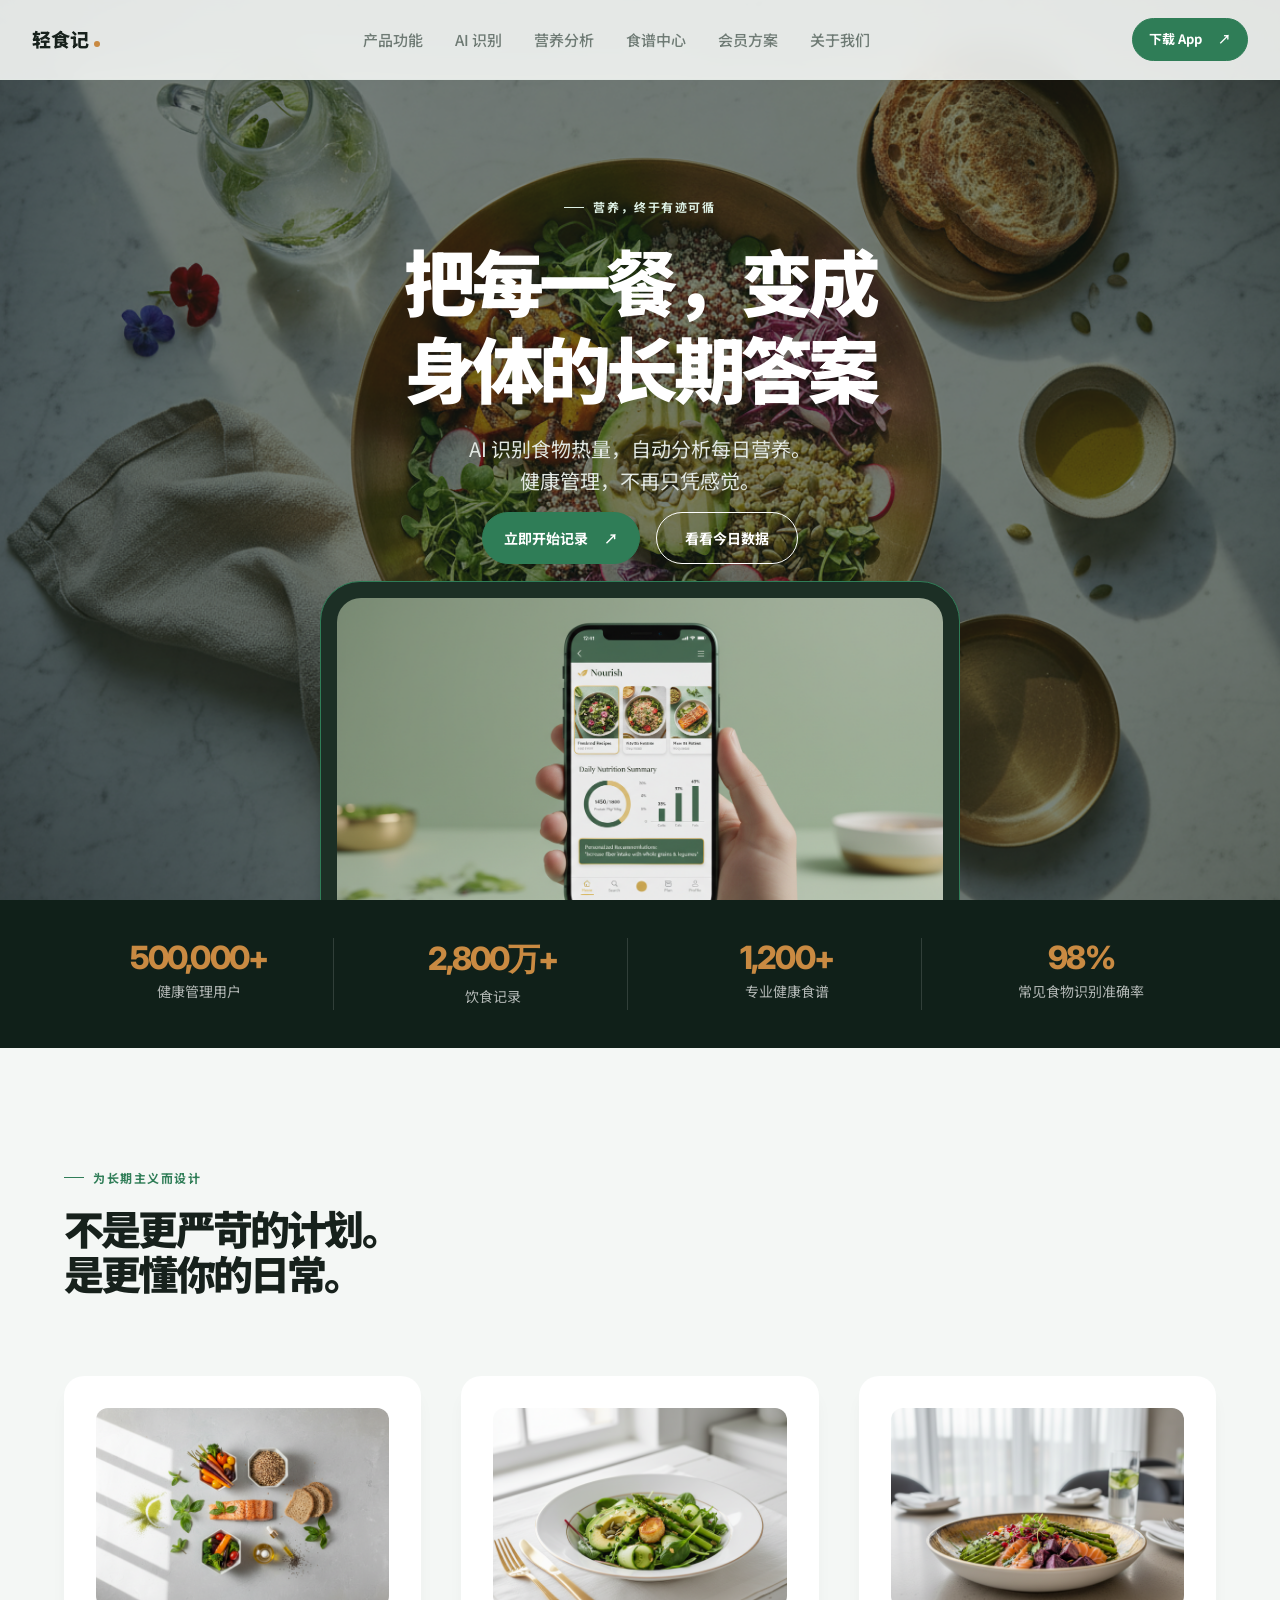
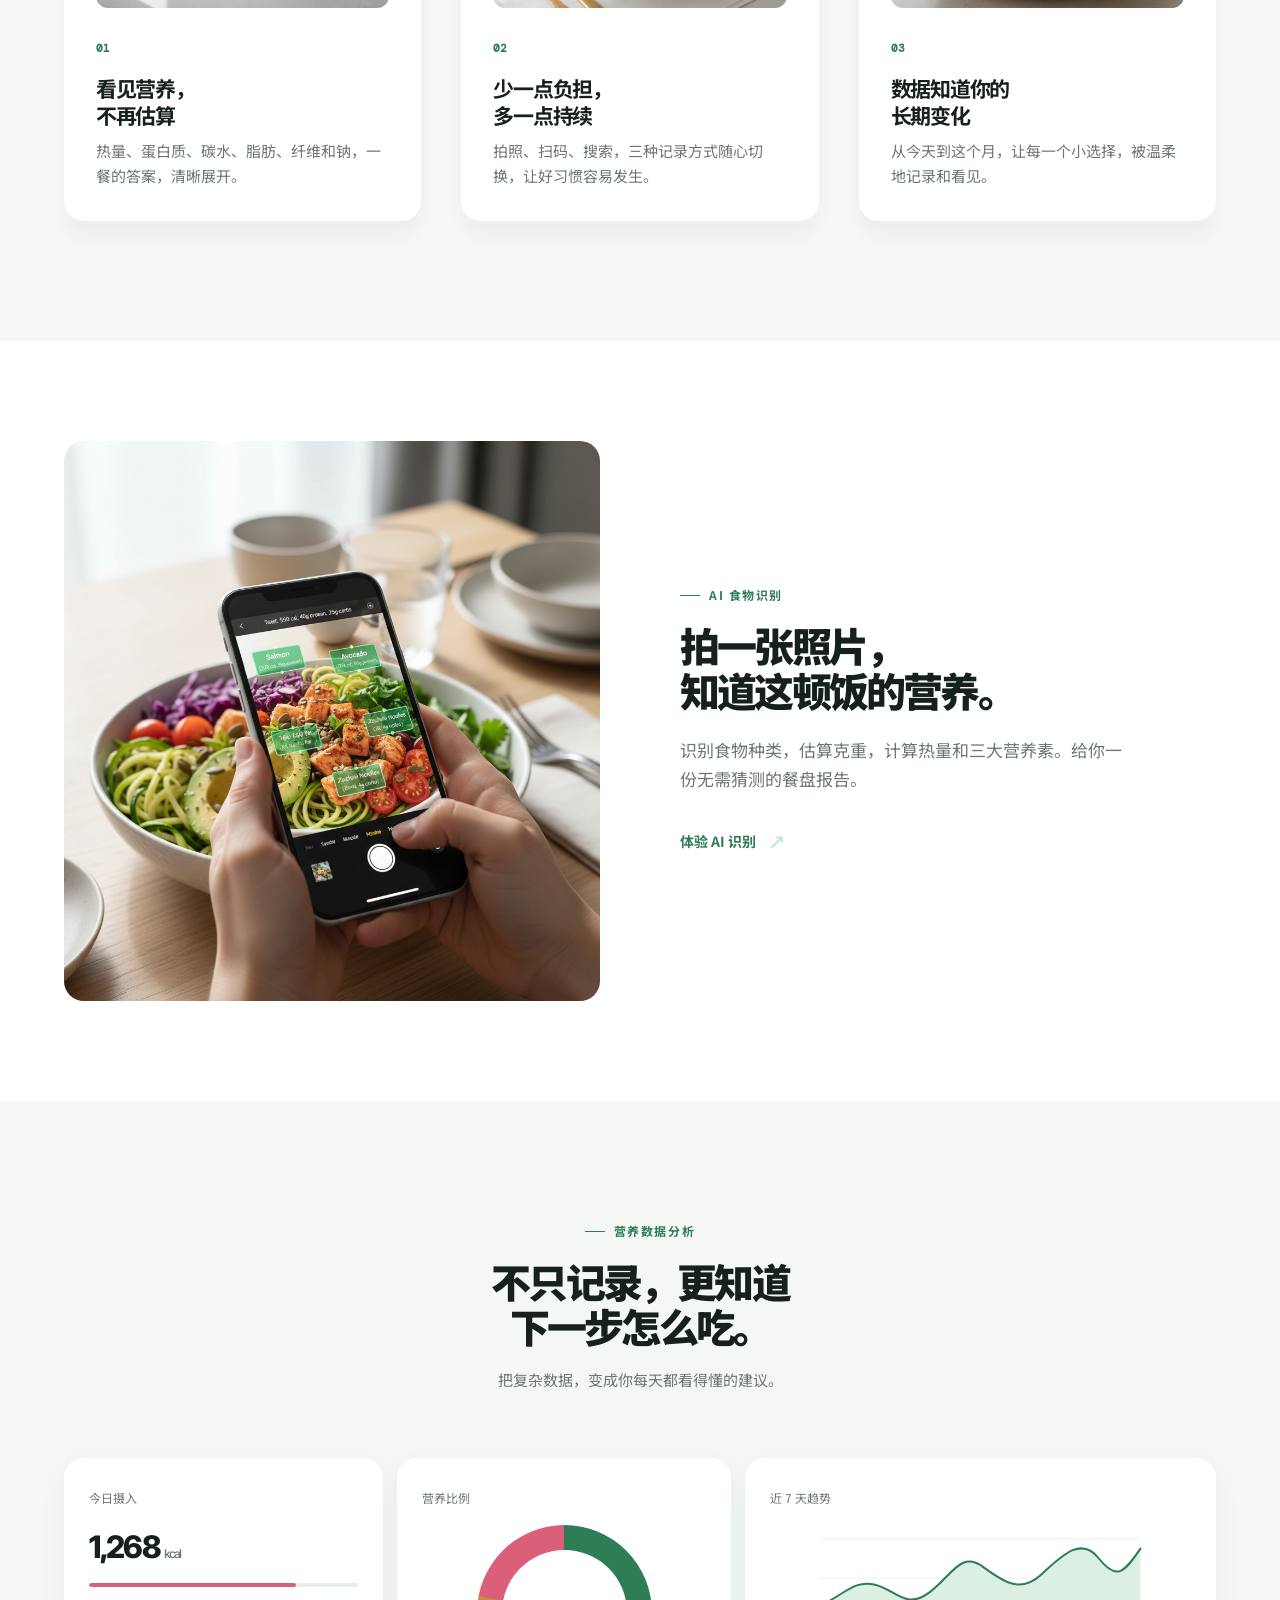
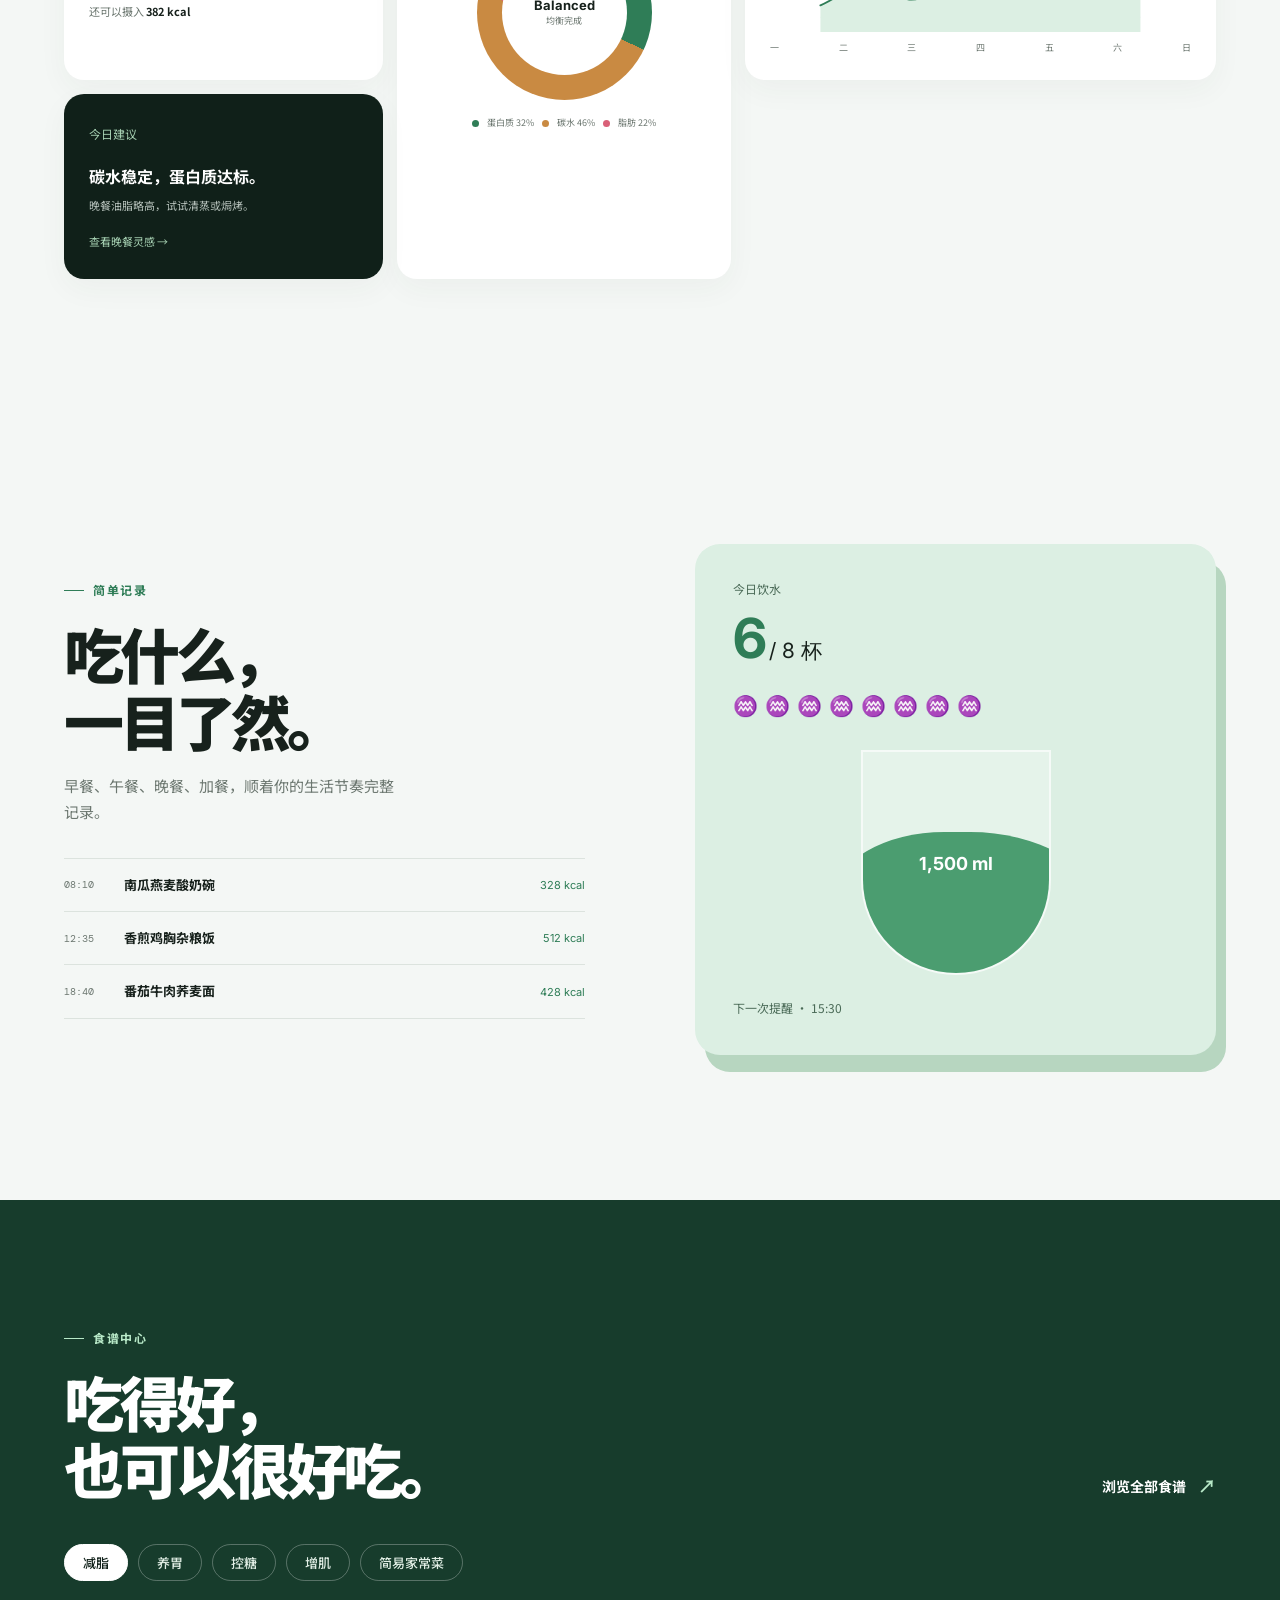
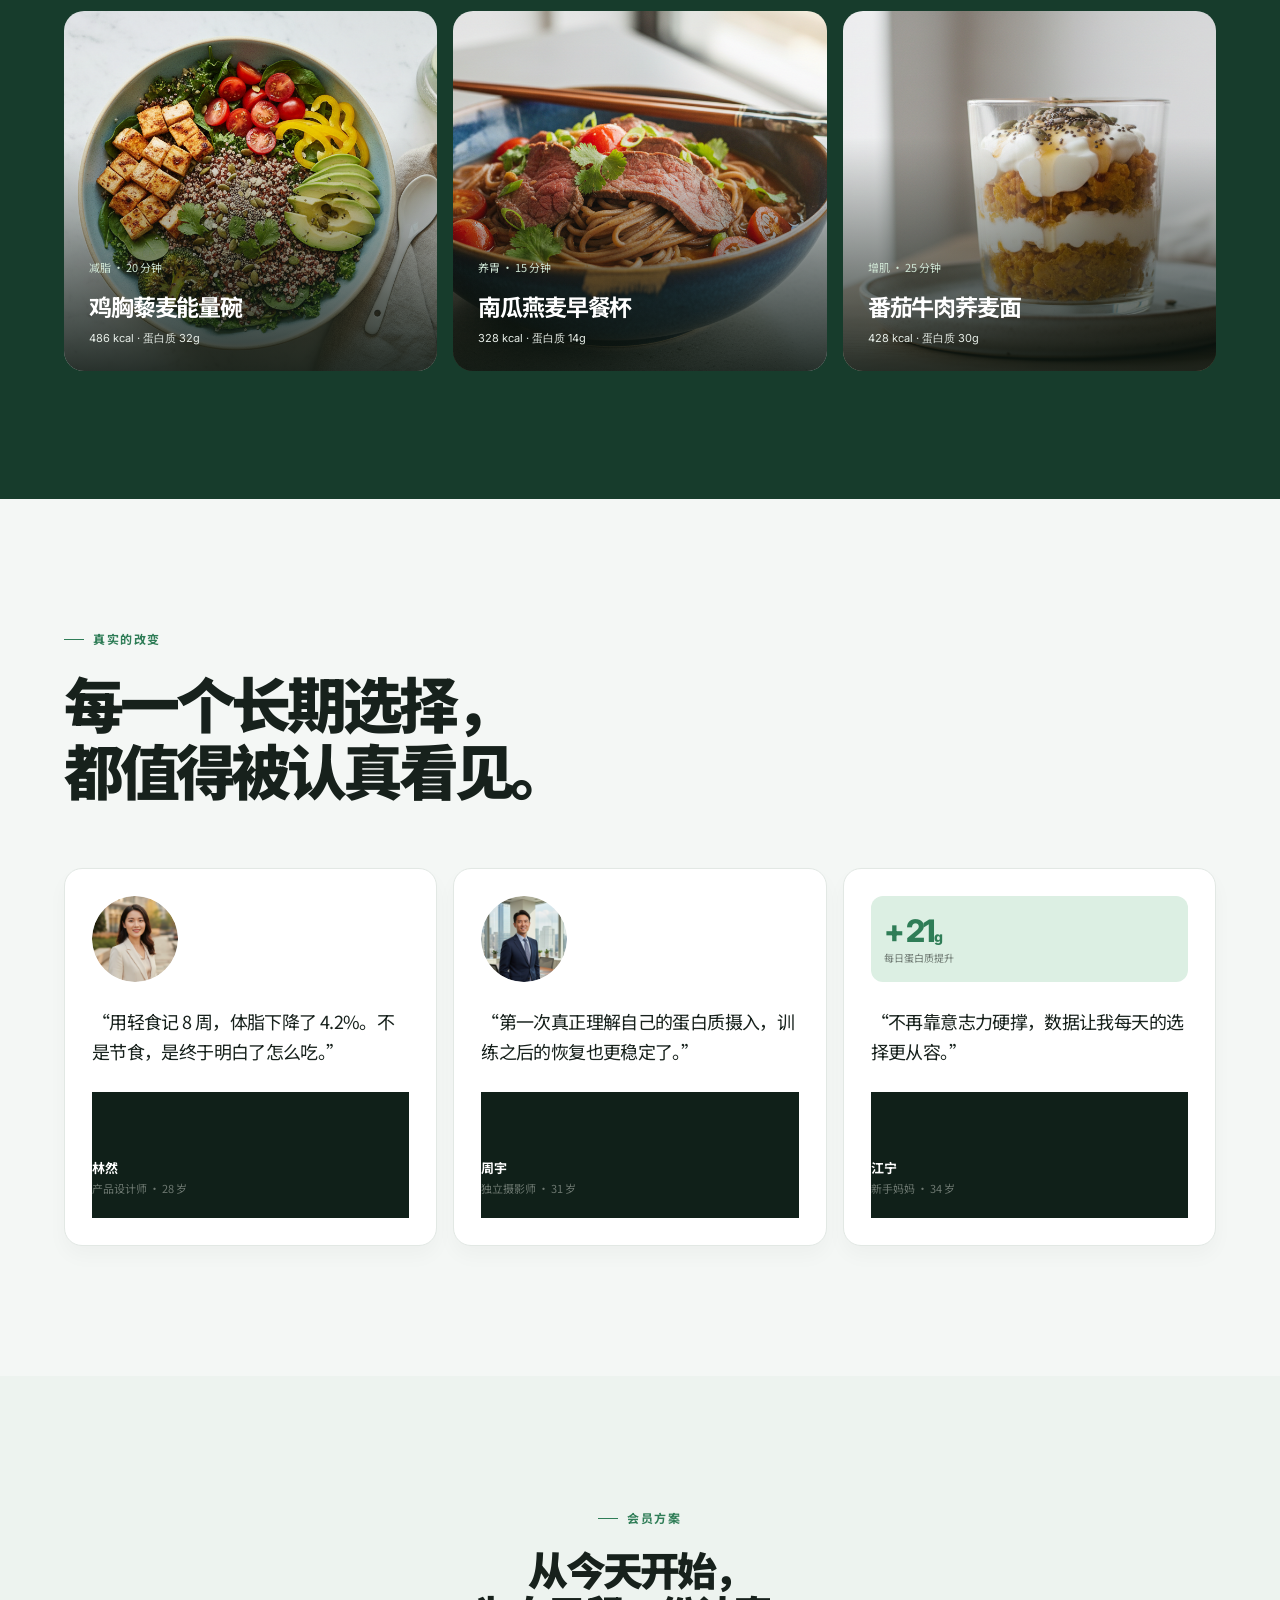
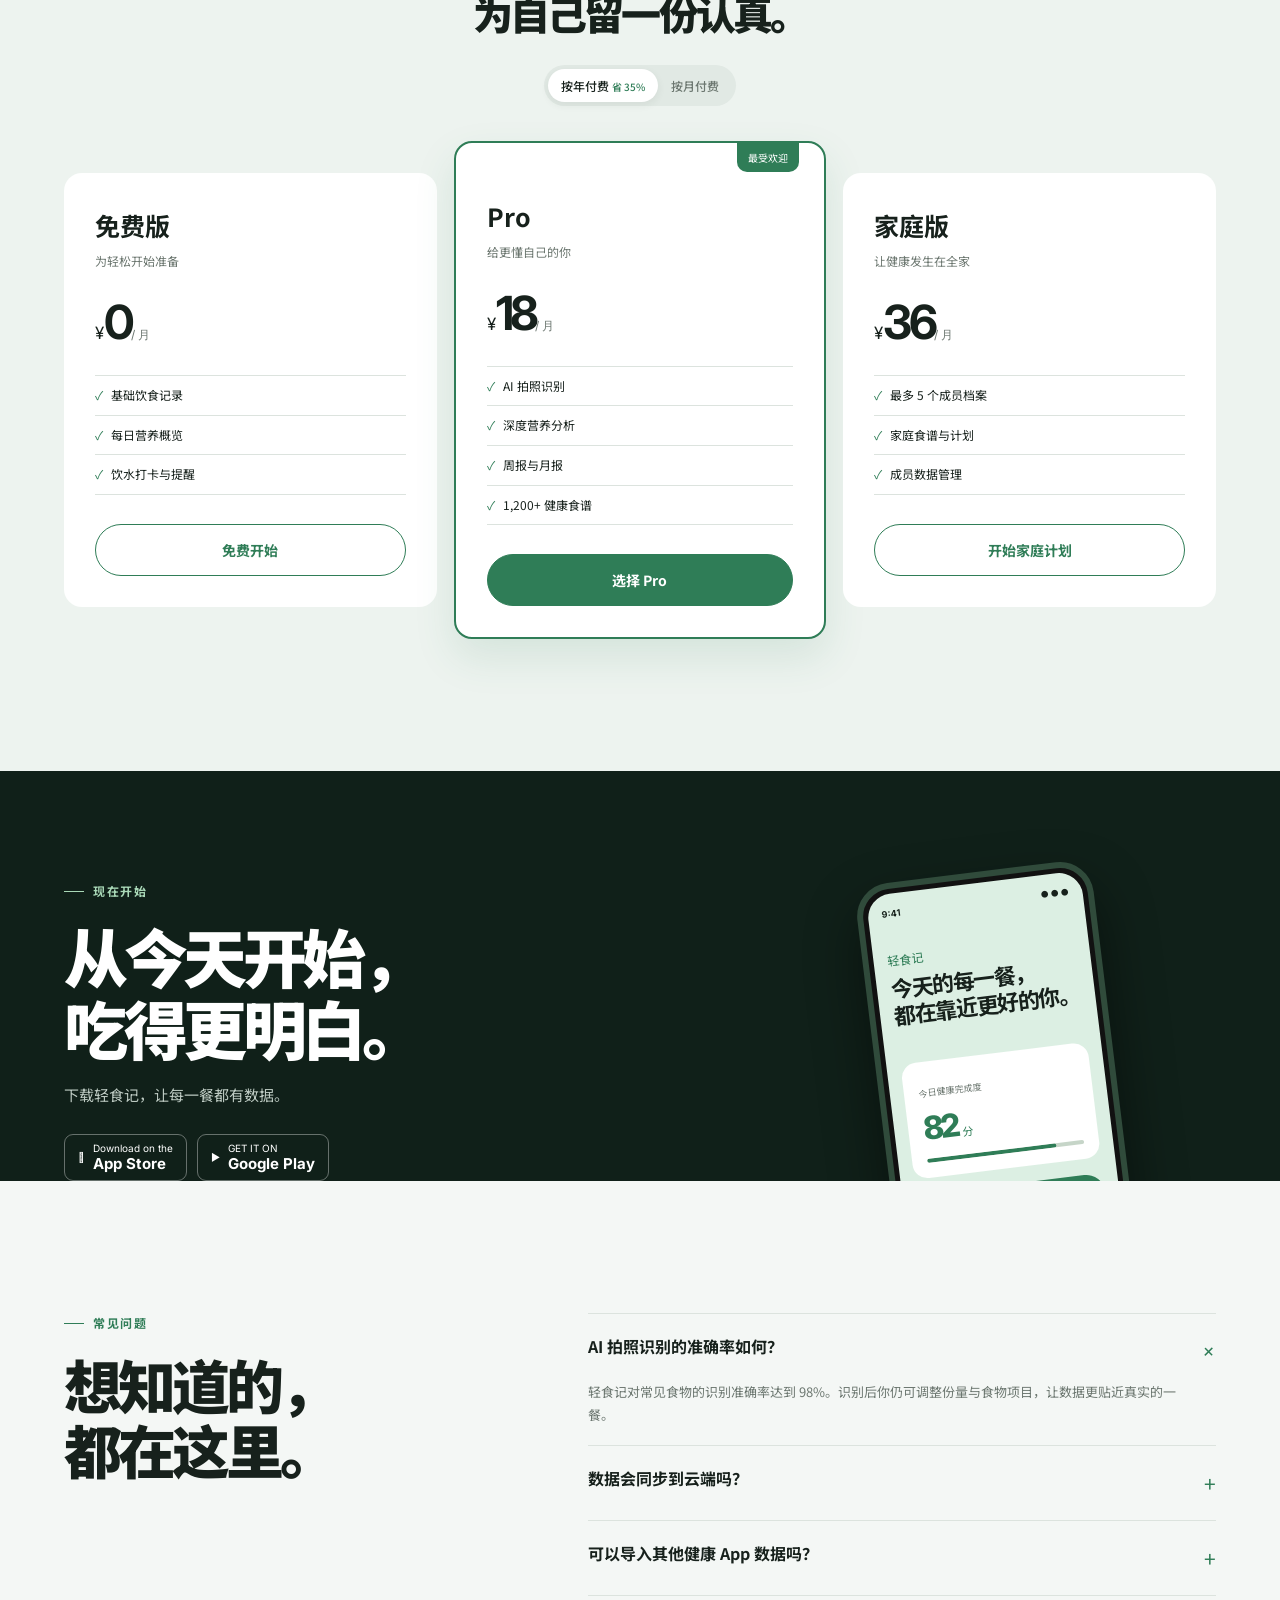
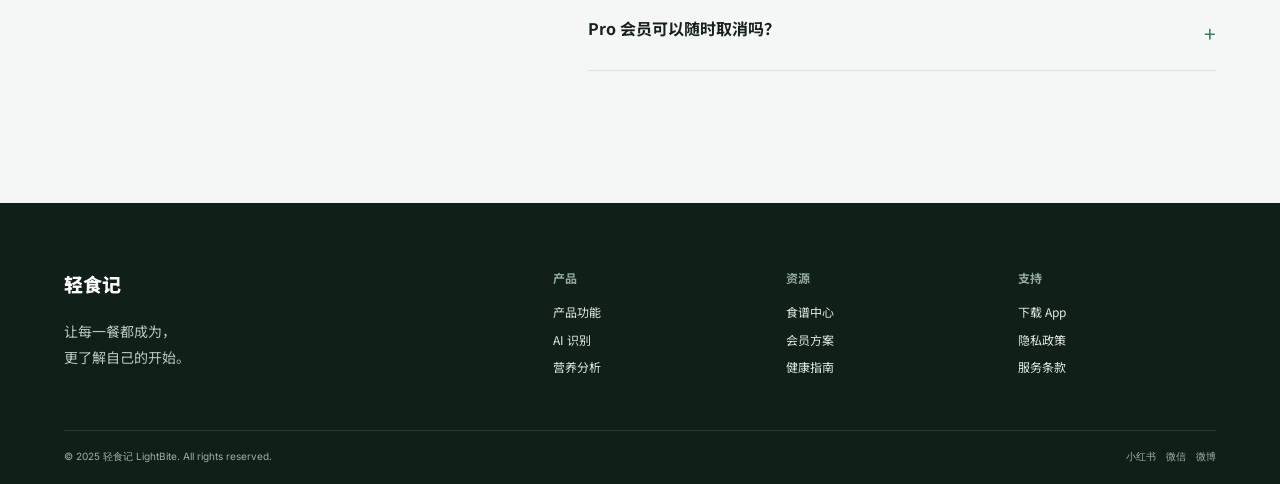
==== index.html @ c628464d "Initial healthy eating brand website" ====
<!doctype html>
<html lang="zh-CN">
<head>
  <meta charset="UTF-8" />
  <meta name="viewport" content="width=device-width, initial-scale=1.0" />
  <meta name="theme-color" content="#102019" />
  <title>轻食记 — 把每一餐，变成身体的长期答案</title>
  <link rel="preconnect" href="https://fonts.googleapis.com" />
  <link rel="preconnect" href="https://fonts.gstatic.com" crossorigin />
  <link href="https://fonts.googleapis.com/css2?family=DM+Mono&family=Inter:wght@400;500;600;700;800&family=Noto+Sans+SC:wght@400;500;600;700;800;900&display=swap" rel="stylesheet" />
  <link rel="stylesheet" href="style.css" />
</head>
<body>
  <header class="topbar" id="topbar">
    <a class="brand" href="#home" aria-label="轻食记首页"><span class="brand-mark">轻</span><span>轻食记</span><i class="brand-dot"></i></a>
    <nav class="nav" aria-label="主导航">
      <a href="#features">产品功能</a><a href="#ai">AI 识别</a><a href="#insight">营养分析</a><a href="#recipes">食谱中心</a><a href="#plans">会员方案</a><a href="#about">关于我们</a>
    </nav>
    <a class="button button-small" href="#download">下载 App <span>↗</span></a>
    <button class="menu-button" aria-label="打开导航" aria-expanded="false">☰</button>
  </header>

  <main>
    <section class="hero" id="home">
      <div class="hero-shade"></div>
      <div class="hero-content wrap">
        <p class="eyebrow light"><i></i> 营养，终于有迹可循</p>
        <h1>把每一餐，变成<br />身体的长期答案</h1>
        <p class="hero-copy">AI 识别食物热量，自动分析每日营养。<br />健康管理，不再只凭感觉。</p>
        <div class="actions"><a class="button" href="#download">立即开始记录 <span>↗</span></a><a class="text-link" href="#insight">看看今日数据 <span>↓</span></a></div>
      </div>
      <div class="hero-phone"><img src="assets/figma-hero-phone.png" alt="轻食记 App 界面" /></div>
      <a class="scroll-note" href="#trust"><span></span> 向下探索</a>
    </section>

    <section class="trust" id="trust"><div class="wrap stat-grid">
      <div class="stat"><b data-count="500000" data-suffix="+">0</b><span>健康管理用户</span></div>
      <div class="stat"><b data-count="2800" data-suffix="万+">0</b><span>饮食记录</span></div>
      <div class="stat"><b data-count="1200" data-suffix="+">0</b><span>专业健康食谱</span></div>
      <div class="stat"><b data-count="98" data-suffix="%">0</b><span>常见食物识别准确率</span></div>
    </div></section>

    <section class="statement wrap reveal" id="features">
      <p class="eyebrow"><i></i> 为长期主义而设计</p>
      <h2>不是更严苛的计划。<br />是更懂你的日常。</h2>
      <div class="value-grid">
        <article><img class="feature-photo" src="assets/figma-feature-1.png" alt="营养追踪界面" /><span class="index">01</span><h3>看见营养，<br />不再估算</h3><p>热量、蛋白质、碳水、脂肪、纤维和钠，一餐的答案，清晰展开。</p></article>
        <article><img class="feature-photo" src="assets/figma-feature-2.png" alt="个性化饮食方案" /><span class="index">02</span><h3>少一点负担，<br />多一点持续</h3><p>拍照、扫码、搜索，三种记录方式随心切换，让好习惯容易发生。</p></article>
        <article><img class="feature-photo" src="assets/figma-feature-3.png" alt="健康食谱推荐" /><span class="index">03</span><h3>数据知道你的<br />长期变化</h3><p>从今天到这个月，让每一个小选择，被温柔地记录和看见。</p></article>
      </div>
    </section>

    <section class="ai-section" id="ai"><div class="wrap ai-layout reveal">
      <div class="ai-copy"><p class="eyebrow light"><i></i> AI 食物识别</p><h2>拍一张照片，<br />知道这顿饭的营养。</h2><p>识别食物种类，估算克重，计算热量和三大营养素。给你一份无需猜测的餐盘报告。</p><ol class="steps"><li><span>01</span>拍照</li><li><span>02</span>AI 识别</li><li><span>03</span>确认份量</li><li><span>04</span>自动记录</li></ol><a class="text-link on-dark" href="#download">体验 AI 识别 <span>↗</span></a></div>
      <div class="scan-stage"><img src="assets/figma-ai.png" alt="AI 食物识别界面" /></div>
    </div></section>

    <section class="insight" id="insight"><div class="wrap reveal"><div class="center-heading"><p class="eyebrow"><i></i> 营养数据分析</p><h2>不只记录，更知道<br />下一步怎么吃。</h2><p>把复杂数据，变成你每天都看得懂的建议。</p></div>
      <div class="dashboard">
        <div class="energy card"><span>今日摄入</span><strong>1,268 <small>kcal</small></strong><div class="bar"><i></i></div><p>还可以摄入 <b>382 kcal</b></p></div>
        <div class="nutrition card"><span>营养比例</span><div class="donut"><div><b>Balanced</b><small>均衡完成</small></div></div><div class="legend"><i class="protein"></i> 蛋白质 32% <i class="carb"></i> 碳水 46% <i class="fat"></i> 脂肪 22%</div></div>
        <div class="trend card"><span>近 7 天趋势</span><svg viewBox="0 0 480 165" aria-label="近七天热量趋势图"><path class="gridline" d="M0 25H480 M0 84H480 M0 143H480"/><path class="line-fill" d="M0 125 C35 110 50 86 82 94 S128 132 163 106 S210 42 245 68 S302 105 331 79 S390 20 417 54 S455 77 480 40 V165 H0Z"/><path class="line" d="M0 125 C35 110 50 86 82 94 S128 132 163 106 S210 42 245 68 S302 105 331 79 S390 20 417 54 S455 77 480 40"/></svg><div class="days"><span>一</span><span>二</span><span>三</span><span>四</span><span>五</span><span>六</span><span>日</span></div></div>
        <div class="tip card"><span>今日建议</span><b>碳水稳定，蛋白质达标。</b><p>晚餐油脂略高，试试清蒸或焗烤。</p><a href="#recipes">查看晚餐灵感 →</a></div>
      </div>
    </div></section>

    <section class="habits wrap reveal"><div class="habit-record"><p class="eyebrow"><i></i> 简单记录</p><h2>吃什么，<br />一目了然。</h2><p>早餐、午餐、晚餐、加餐，顺着你的生活节奏完整记录。</p><div class="meal-list"><div><span>08:10</span><b>南瓜燕麦酸奶碗</b><em>328 kcal</em></div><div><span>12:35</span><b>香煎鸡胸杂粮饭</b><em>512 kcal</em></div><div><span>18:40</span><b>番茄牛肉荞麦面</b><em>428 kcal</em></div></div></div>
      <div class="water-card"><p>今日饮水</p><h3><b>6</b> / 8 杯</h3><div class="cups"><span class="full">♒</span><span class="full">♒</span><span class="full">♒</span><span class="full">♒</span><span class="full">♒</span><span class="full">♒</span><span>♒</span><span>♒</span></div><div class="water-visual"><div class="wave"></div><span>1,500 ml</span></div><small>下一次提醒 · 15:30</small></div>
    </section>

    <section class="recipes" id="recipes"><div class="wrap reveal"><div class="recipe-top"><div><p class="eyebrow"><i></i> 食谱中心</p><h2>吃得好，<br />也可以很好吃。</h2></div><a class="text-link" href="#download">浏览全部食谱 <span>↗</span></a></div><div class="chips"><button class="active">减脂</button><button>养胃</button><button>控糖</button><button>增肌</button><button>简易家常菜</button></div>
      <div class="recipe-grid"><article class="recipe recipe-one"><div class="recipe-caption"><span>减脂 · 20 分钟</span><h3>鸡胸藜麦能量碗</h3><p>486 kcal · 蛋白质 32g</p></div></article><article class="recipe recipe-two"><div class="recipe-caption"><span>养胃 · 15 分钟</span><h3>南瓜燕麦早餐杯</h3><p>328 kcal · 蛋白质 14g</p></div></article><article class="recipe recipe-three"><div class="recipe-caption"><span>增肌 · 25 分钟</span><h3>番茄牛肉荞麦面</h3><p>428 kcal · 蛋白质 30g</p></div></article></div>
    </div></section>

    <section class="stories"><div class="wrap reveal"><p class="eyebrow light"><i></i> 真实的改变</p><h2>每一个长期选择，<br />都值得被认真看见。</h2><div class="story-grid"><article><div class="avatar av-one"></div><blockquote>“用轻食记 8 周，体脂下降了 4.2%。不是节食，是终于明白了怎么吃。”</blockquote><footer><b>林然</b><span>产品设计师 · 28 岁</span></footer></article><article><div class="avatar av-two"></div><blockquote>“第一次真正理解自己的蛋白质摄入，训练之后的恢复也更稳定了。”</blockquote><footer><b>周宇</b><span>独立摄影师 · 31 岁</span></footer></article><article><div class="story-metric"><b>+ 21<span>g</span></b><small>每日蛋白质提升</small></div><blockquote>“不再靠意志力硬撑，数据让我每天的选择更从容。”</blockquote><footer><b>江宁</b><span>新手妈妈 · 34 岁</span></footer></article></div></div></section>

    <section class="plans" id="plans"><div class="wrap reveal"><div class="center-heading"><p class="eyebrow"><i></i> 会员方案</p><h2>从今天开始，<br />为自己留一份认真。</h2></div><div class="billing"><button class="selected">按年付费 <em>省 35%</em></button><button>按月付费</button></div><div class="plan-grid"><article class="plan"><h3>免费版</h3><p>为轻松开始准备</p><div class="price">¥<b>0</b><span>/ 月</span></div><ul><li>基础饮食记录</li><li>每日营养概览</li><li>饮水打卡与提醒</li></ul><a class="button outline" href="#download">免费开始</a></article><article class="plan featured"><span class="popular">最受欢迎</span><h3>Pro</h3><p>给更懂自己的你</p><div class="price">¥<b>18</b><span>/ 月</span></div><ul><li>AI 拍照识别</li><li>深度营养分析</li><li>周报与月报</li><li>1,200+ 健康食谱</li></ul><a class="button" href="#download">选择 Pro</a></article><article class="plan"><h3>家庭版</h3><p>让健康发生在全家</p><div class="price">¥<b>36</b><span>/ 月</span></div><ul><li>最多 5 个成员档案</li><li>家庭食谱与计划</li><li>成员数据管理</li></ul><a class="button outline" href="#download">开始家庭计划</a></article></div></div></section>

    <section class="download" id="download"><div class="wrap download-layout reveal"><div><p class="eyebrow light"><i></i> 现在开始</p><h2>从今天开始，<br />吃得更明白。</h2><p>下载轻食记，让每一餐都有数据。</p><div class="store-buttons"><a href="#"> <span>Download on the<br /><b>App Store</b></span></a><a href="#">▶ <span>GET IT ON<br /><b>Google Play</b></span></a></div></div><div class="download-phone phone"><div class="phone-screen download-screen"><div class="status">9:41 <span>● ● ●</span></div><p>轻食记</p><h3>今天的每一餐，<br />都在靠近更好的你。</h3><div class="daily-score"><small>今日健康完成度</small><b>82 <em>分</em></b><div class="score-bar"><i></i></div></div><button>记录这一餐　＋</button></div></div></div></section>

    <section class="faq wrap reveal"><div class="faq-title"><p class="eyebrow"><i></i> 常见问题</p><h2>想知道的，<br />都在这里。</h2></div><div class="accordion"><details open><summary>AI 拍照识别的准确率如何？ <span>+</span></summary><p>轻食记对常见食物的识别准确率达到 98%。识别后你仍可调整份量与食物项目，让数据更贴近真实的一餐。</p></details><details><summary>数据会同步到云端吗？ <span>+</span></summary><p>会。在你授权后，数据会加密同步，方便在不同设备安全查看。你随时可以在设置中管理同步选项。</p></details><details><summary>可以导入其他健康 App 数据吗？ <span>+</span></summary><p>支持读取 Apple Health 与主流运动平台的授权数据，帮助你更完整地理解能量消耗与饮食摄入。</p></details><details><summary>Pro 会员可以随时取消吗？ <span>+</span></summary><p>可以。你可在订阅周期结束前随时取消，已购买的权益将持续至本周期结束。</p></details></div></section>
  </main>
  <footer id="about"><div class="wrap footer-grid"><div><a class="brand" href="#home"><span class="brand-mark">L</span><span>轻食记</span></a><p>让每一餐都成为，<br />更了解自己的开始。</p></div><div><h4>产品</h4><a href="#features">产品功能</a><a href="#ai">AI 识别</a><a href="#insight">营养分析</a></div><div><h4>资源</h4><a href="#recipes">食谱中心</a><a href="#plans">会员方案</a><a href="#">健康指南</a></div><div><h4>支持</h4><a href="#download">下载 App</a><a href="#">隐私政策</a><a href="#">服务条款</a></div></div><div class="wrap footer-bottom"><span>© 2025 轻食记 LightBite. All rights reserved.</span><span>小红书　微信　微博</span></div></footer>
  <script src="script.js"></script>
</body>
</html>
---- style.css ----
:root{--paper:#f4f7f5;--ink:#17211c;--muted:#6c7770;--green:#2f7d57;--deep:#102019;--mint:#dcefe3;--gold:#c98a42;--coral:#d96078;--line:#dce3de}
*{box-sizing:border-box}
html{scroll-behavior:smooth}
body{margin:0;background:var(--paper);color:var(--ink);font-family:'Noto Sans SC',sans-serif;line-height:1.72}
a{text-decoration:none;color:inherit}
.wrap{width:min(1200px,calc(100% - 128px));margin:auto}
.topbar{height:72px;display:flex;align-items:center;justify-content:space-between;gap:26px;padding:0 max(32px,calc((100vw - 1310px)/2));position:fixed;z-index:10;top:0;width:100%;color:#fff;transition:.45s ease}
.topbar.scrolled{height:64px;background:#102019d9;backdrop-filter:blur(16px);box-shadow:0 8px 30px #0002}
.brand{display:flex;align-items:center;gap:10px;font-weight:800;font-size:19px;white-space:nowrap}
.brand-mark{display:grid;place-items:center;width:29px;height:29px;border-radius:50%;background:var(--green);color:white;font-family:Inter,sans-serif;font-size:15px}
.nav{display:flex;gap:25px;font-size:14px;font-weight:500}
.nav a{opacity:.8;transition:.2s}
.nav a:hover{opacity:1;color:#b8e9c8}
.button{background:var(--green);color:#fff;border:1px solid var(--green);border-radius:999px;padding:13px 21px;display:inline-flex;gap:16px;align-items:center;font-size:14px;font-weight:700;transition:.25s}
.button:hover{transform:translateY(-2px);background:#236c49}
.button-small{padding:9px 16px;font-size:13px}
.menu-button{display:none;color:#fff;background:none;border:0;font-size:24px}
.hero{min-height:780px;height:100vh;position:relative;background:url('assets/hero-food.png') 65% center/cover;isolation:isolate;color:#fff;overflow:hidden}
.hero-shade{position:absolute;inset:0;z-index:-1;background:linear-gradient(90deg,#07120e 0%,#102019d6 29%,#10201950 58%,#10201922 100%)}
.hero-content{padding-top:clamp(155px,25vh,255px)}
.eyebrow{font-size:12px;letter-spacing:.13em;font-weight:700;color:var(--green);text-transform:uppercase;margin:0 0 18px;display:flex;align-items:center;gap:9px}
.eyebrow i{display:inline-block;width:20px;height:1px;background:currentColor}
.eyebrow.light{color:#a9d8b7}
.hero h1,.statement h2,.ai-copy h2,.center-heading h2,.habits h2,.recipe-top h2,.stories h2,.download h2,.faq h2{font-size:clamp(42px,5.4vw,76px);letter-spacing:-.07em;line-height:1.12;margin:0;font-weight:900}
.hero-copy{font-size:17px;color:#e2e8e3;margin:26px 0 32px}
.actions{display:flex;align-items:center;gap:28px}
.text-link{font-size:14px;font-weight:700;display:inline-flex;gap:12px;align-items:center}
.text-link span{font-size:18px;color:var(--green)}
.on-dark{color:#fff}
.on-dark span{color:#b8e9c8}
.phone{width:238px;border:6px solid #101914;border-radius:34px;background:#111;box-shadow:0 25px 55px #0007;padding:5px;overflow:hidden}
.phone-screen{height:100%;border-radius:24px;overflow:hidden;background:#f5f6ef}
.hero-phone{position:absolute;right:clamp(8%,15vw,23%);bottom:-135px;height:380px;transform:rotate(7deg)}
.hero-screen{padding:12px 15px;color:var(--ink);background:#f3f6ef}
.status{font:700 9px Inter;display:flex;justify-content:space-between}
.mini-kicker{margin:37px 0 4px;color:var(--green);font:700 7px Inter;letter-spacing:.15em}
.hero-screen h3{font-size:26px;line-height:1.2;margin:0 0 26px;letter-spacing:-.06em}
.hero-screen h3 em{font-style:normal;color:var(--green)}
.mini-meal{display:flex;align-items:center;gap:9px;padding:9px;background:#fff;border-radius:12px;box-shadow:0 7px 17px #21302011;font-size:9px}
.mini-meal span{font-size:21px}
.mini-meal div{display:grid;gap:1px}
.mini-meal small{font-size:7px;color:var(--muted)}
.mini-meal strong{margin-left:auto;color:var(--green)}
.mini-chart{margin-top:17px;background:#d9eade;padding:13px;border-radius:13px;font-size:9px}
.mini-chart b{display:block;font:700 17px Inter;margin:5px 0}
.mini-chart small{font:400 7px Inter;color:var(--muted)}
.progress,.bar,.score-bar{height:4px;background:#bdcebfd9;border-radius:5px;overflow:hidden}
.progress i,.bar i,.score-bar i{display:block;height:100%;background:var(--green);border-radius:5px;width:68%;transition:1s}
.scroll-note{position:absolute;bottom:31px;left:50%;font-size:11px;display:flex;gap:9px;align-items:center;transform:translateX(-50%);color:#fff8}
.scroll-note span{height:18px;width:10px;border:1px solid #fff9;border-radius:10px;position:relative}
.scroll-note span:after{content:'';position:absolute;width:2px;height:4px;left:3px;top:4px;background:white;border-radius:2px}
.trust{background:#e4ece7;padding:31px 0}
.stat-grid{display:grid;grid-template-columns:repeat(4,1fr);gap:24px}
.stat{border-right:1px solid #c8d4cc;padding:0 30px}
.stat:first-child{padding-left:0}
.stat:last-child{border:0}
.stat b{display:block;font:800 clamp(26px,3vw,40px) Inter;color:var(--ink);letter-spacing:-.06em}
.stat span{font-size:12px;color:var(--muted)}
section{scroll-margin-top:60px}
.statement{padding:145px 0 135px}
.statement h2{font-size:clamp(42px,5vw,66px);max-width:760px}
.value-grid{display:grid;grid-template-columns:repeat(3,1fr);gap:42px;margin-top:100px}
.value-grid article{position:relative;border-top:1px solid var(--line);padding-top:23px}
.index{font:600 11px DM Mono;color:var(--green)}
.value-icon{position:absolute;right:0;top:19px;font:32px Inter;color:var(--green)}
.value-grid h3{font-size:28px;line-height:1.25;letter-spacing:-.06em;margin:48px 0 13px}
.value-grid p{color:var(--muted);font-size:14px;margin:0}
.ai-section{background:var(--deep);color:#f8fbf9;padding:118px 0}
.ai-layout{display:grid;grid-template-columns:1fr 1fr;align-items:center;gap:70px}
.ai-copy h2{font-size:clamp(40px,4vw,58px)}
.ai-copy>p:not(.eyebrow){color:#b9c4bd;max-width:450px;font-size:16px;margin:23px 0 32px}
.steps{padding:0;margin:0 0 34px;list-style:none;display:flex;flex-wrap:wrap;gap:15px}
.steps li{color:#cfdbd3;font-size:12px;display:flex;align-items:center;gap:7px}
.steps span{font:11px DM Mono;color:#9cd2ab}
.scan-stage{height:465px;position:relative;display:grid;place-items:center}
.scan-ring{position:absolute;border:1px solid #4e745f;width:380px;height:380px;border-radius:50%;box-shadow:0 0 0 34px #193127,0 0 0 68px #152820}
.scan-phone{height:435px;width:240px;z-index:1;transform:rotate(5deg);border-color:#345443}
.scan-phone .phone-screen{position:relative;padding:10px;background:#182820;color:white}
.camera-food{height:192px;margin:22px 0 10px;border-radius:15px;background:url('assets/hero-food.png') 90% 60%/190% cover}
.scan-box{position:absolute;top:104px;left:29px;width:171px;height:135px;border:2px solid #b1efb9;border-radius:12px;box-shadow:0 0 15px #6cea7f}
.scan-result{display:flex;align-items:center;gap:8px;margin:4px 2px 11px}
.scan-result b,.scan-result small{display:block;font-size:10px}
.scan-result small{color:#a8b8ae;font-size:8px}
.scan-result strong{margin-left:auto;font:700 16px Inter}
.scan-result strong small{display:inline;color:#a8b8ae}
.scan-dot{background:#84e697;border-radius:50%;width:7px;height:7px}
.macro-row{display:flex;justify-content:space-around;border-top:1px solid #ffffff1b;padding-top:12px;font-size:7px;color:#abc1b0}
.macro-row span{display:grid;text-align:center}
.macro-row b{color:#fff;font:700 12px Inter}
.insight{padding:135px 0;background:#edf3ef}
.center-heading{text-align:center}
.center-heading .eyebrow{justify-content:center}
.center-heading h2{font-size:clamp(42px,4.6vw,60px)}
.center-heading>p:last-child{font-size:15px;color:var(--muted);margin-top:18px}
.dashboard{display:grid;grid-template-columns:1.05fr 1.1fr 1.55fr;gap:14px;margin-top:65px}
.card{background:#fff;border-radius:20px;padding:25px;min-height:190px;box-shadow:0 10px 30px #3445360b}
.card>span{font-size:12px;color:var(--muted)}
.energy strong{display:block;font:800 31px Inter;letter-spacing:-.06em;margin:18px 0}
.energy strong small{font-size:12px;font-weight:500;color:var(--muted)}
.bar{background:#e4eee5}
.bar i{width:77%;background:var(--coral)}
.energy p{font-size:11px;color:var(--muted);margin:15px 0}
.energy p b{color:var(--ink)}
.nutrition{grid-row:span 2}
.donut{width:175px;height:175px;border-radius:50%;margin:15px auto;background:conic-gradient(var(--green) 0 32%,var(--gold) 32% 78%,var(--coral) 78% 100%);display:grid;place-items:center}
.donut>div{width:125px;height:125px;border-radius:50%;background:#fff;display:grid;place-content:center;text-align:center}
.donut b{font:700 13px Inter}
.donut small{font-size:9px;color:var(--muted)}
.legend{display:flex;flex-wrap:wrap;gap:8px;font-size:9px;justify-content:center;color:var(--muted)}
.legend i{display:inline-block;width:7px;height:7px;border-radius:50%;align-self:center}
.protein{background:var(--green)}
.carb{background:var(--gold)}
.fat{background:var(--coral)}
.trend{grid-column:3;min-height:190px}
.trend svg{width:100%;height:110px;margin-top:12px}
.gridline{stroke:#e4ebe7;stroke-width:1}
.line-fill{fill:#dcefe3}
.line{fill:none;stroke:var(--green);stroke-width:3;stroke-linecap:round}
.days{display:flex;justify-content:space-between;font-size:9px;color:var(--muted)}
.tip{grid-column:1/2;background:var(--deep);color:white;min-height:170px}
.tip span{color:#a6d0b2}
.tip b{display:block;font-size:16px;margin:16px 0 6px}
.tip p{margin:0 0 11px;font-size:11px;color:#b5c0ba}
.tip a{font-size:11px;color:#a6d0b2}
.habits{padding:145px 0;display:grid;grid-template-columns:1fr 1fr;gap:110px;align-items:center}
.habits h2{font-size:clamp(42px,4.8vw,60px)}
.habit-record>p:not(.eyebrow){font-size:15px;color:var(--muted);max-width:330px;margin:20px 0 33px}
.meal-list{border-top:1px solid var(--line)}
.meal-list div{display:grid;grid-template-columns:60px 1fr auto;align-items:center;border-bottom:1px solid var(--line);padding:15px 0;font-size:13px}
.meal-list span{font:10px DM Mono;color:var(--muted)}
.meal-list em{font:11px Inter;color:var(--green);font-style:normal}
.water-card{border-radius:25px;background:#dcefe3;padding:35px 38px;min-height:460px;position:relative;overflow:hidden;box-shadow:10px 17px 0 #b7d6c0}
.water-card p,.water-card small{font-size:12px;color:#4a6a57;margin:0}
.water-card h3{font:400 21px Inter;margin:6px 0 17px}
.water-card h3 b{font-size:55px;letter-spacing:-.08em;color:var(--green)}
.cups{display:flex;gap:7px;color:#89a694;font-size:20px}
.cups .full{color:var(--green)}
.water-visual{height:225px;border:2px solid #fff9;border-radius:0 0 100px 100px;margin:27px auto 18px;max-width:190px;position:relative;overflow:hidden;background:#ffffff45}
.water-visual span{position:absolute;z-index:2;top:46%;width:100%;text-align:center;font:700 18px Inter;color:#fff}
.wave{position:absolute;background:#4b9d70;width:260px;height:154px;border-radius:42% 48% 0 0;bottom:-13px;left:-28px}
.recipes{padding:128px 0;background:#fff}
.recipe-top{display:flex;justify-content:space-between;align-items:end}
.recipe-top h2{font-size:clamp(42px,4.8vw,60px)}
.chips{display:flex;gap:10px;margin:43px 0 30px;flex-wrap:wrap}
.chips button{font:500 13px 'Noto Sans SC';border:1px solid #dae1dc;background:#fff;border-radius:99px;padding:8px 18px;color:#56625b;cursor:pointer}
.chips .active,.chips button:hover{background:var(--green);color:#fff;border-color:var(--green)}
.recipe-grid{display:grid;grid-template-columns:1.45fr 1fr 1fr;gap:16px}
.recipe{height:420px;border-radius:20px;overflow:hidden;background-size:cover;background-position:center;position:relative;display:flex;align-items:end;transition:.4s}
.recipe:hover{transform:translateY(-5px)}
.recipe:before{content:'';position:absolute;inset:35% 0 0;background:linear-gradient(transparent,#0d1711dc)}
.recipe-one{background-image:url('https://images.unsplash.com/photo-1546069901-ba9599a7e63c?auto=format&fit=crop&w=900&q=80')}
.recipe-two{background-image:url('https://images.unsplash.com/photo-1511690743698-d9d85f2fbf38?auto=format&fit=crop&w=700&q=80')}
.recipe-three{background-image:url('https://images.unsplash.com/photo-1473093295043-cdd812d0e601?auto=format&fit=crop&w=700&q=80')}
.recipe-caption{z-index:1;color:white;padding:25px}
.recipe-caption span{font-size:11px;color:#d0e6d5}
.recipe-caption h3{margin:7px 0 5px;font-size:23px;letter-spacing:-.05em}
.recipe-caption p{margin:0;font:11px Inter;color:#e7eee8}
.stories{padding:130px 0;background:#173c2c;color:#fff}
.stories h2{font-size:clamp(42px,4.7vw,60px)}
.story-grid{display:grid;grid-template-columns:1fr 1fr 1fr;gap:16px;margin-top:66px}
.story-grid article{background:#fff;color:var(--ink);border-radius:18px;padding:27px;min-height:325px;display:flex;flex-direction:column}
.avatar{height:86px;width:86px;border-radius:50%;background-size:cover;background-position:center}
.av-one{background-image:url('https://images.unsplash.com/photo-1494790108377-be9c29b29330?auto=format&fit=crop&w=200&q=80')}
.av-two{background-image:url('https://images.unsplash.com/photo-1500648767791-00dcc994a43e?auto=format&fit=crop&w=200&q=80')}
.story-grid blockquote{margin:25px 0;font-size:18px;line-height:1.65;letter-spacing:-.035em}
.story-grid footer{margin-top:auto;display:grid}
.story-grid footer b{font-size:13px}
.story-grid footer span{font-size:11px;color:var(--muted)}
.story-metric{height:86px;background:#dcefe3;padding:13px;border-radius:12px;display:grid;align-content:center}
.story-metric b{font:800 31px Inter;color:var(--green);letter-spacing:-.07em}
.story-metric b span{font-size:14px}
.story-metric small{font-size:10px;color:var(--muted)}
.plans{padding:132px 0;background:#edf3ef}
.billing{margin:29px auto 35px;padding:4px;background:#e1e9e4;border-radius:99px;display:flex;width:max-content}
.billing button{border:0;border-radius:99px;padding:8px 13px;background:transparent;color:var(--muted);font:500 12px 'Noto Sans SC';cursor:pointer}
.billing button.selected{background:white;color:var(--ink);box-shadow:0 3px 8px #24382d12}
.billing em{color:var(--green);font-style:normal;font-size:10px}
.plan-grid{display:grid;grid-template-columns:repeat(3,1fr);gap:17px;align-items:center}
.plan{position:relative;background:#fff;border-radius:18px;padding:31px;min-height:415px}
.plan h3{font-size:25px;margin:0}
.plan>p{font-size:12px;color:var(--muted);margin:4px 0 21px}
.price{font:17px Inter;margin-bottom:25px}
.price b{font-size:47px;letter-spacing:-.08em}
.price span{font-size:12px;color:var(--muted)}
.plan ul{margin:0 0 29px;padding:0;list-style:none;border-top:1px solid var(--line)}
.plan li{font-size:12px;border-bottom:1px solid var(--line);padding:9px 0}
.plan li:before{content:'✓';color:var(--green);margin-right:8px}
.plan .button{width:100%;justify-content:center}
.plan.featured{border:2px solid var(--green);box-shadow:0 18px 40px #2f7d5720;min-height:457px;padding-top:52px}
.popular{position:absolute;top:0;right:25px;border-radius:0 0 10px 10px;padding:6px 11px;background:var(--green);color:white;font-size:10px}
.outline{background:transparent;color:var(--green)}
.outline:hover{color:#fff}
.download{background:#102019;color:white;padding:100px 0 0;overflow:hidden}
.download-layout{display:grid;grid-template-columns:1.1fr .9fr;align-items:end}
.download h2{font-size:clamp(43px,5vw,65px)}
.download-layout>div>p:not(.eyebrow){color:#becbc3;font-size:15px;margin:19px 0 26px}
.store-buttons{display:flex;gap:10px}
.store-buttons a{border:1px solid #ffffff5c;border-radius:9px;display:flex;align-items:center;gap:8px;padding:7px 13px;font:10px Inter;line-height:1.25}
.store-buttons a:first-letter{font-size:23px}
.store-buttons b{font-size:15px}
.download-phone{height:420px;justify-self:end;margin-right:100px;margin-bottom:-110px;border-color:#304b3b;transform:rotate(-7deg)}
.download-screen{padding:14px;background:#dcefe3;color:var(--ink)}
.download-screen>p{font-size:12px;color:var(--green);margin:32px 0 3px}
.download-screen h3{font-size:22px;line-height:1.25;letter-spacing:-.06em;margin:0}
.daily-score{padding:15px;background:#fff;border-radius:15px;margin:35px 0 16px}
.daily-score small{font-size:9px;color:var(--muted)}
.daily-score b{display:block;font:800 32px Inter;color:var(--green);letter-spacing:-.08em;margin:5px 0 11px}
.daily-score em{font:11px 'Noto Sans SC';font-style:normal}
.score-bar i{width:82%}
.download-screen button{background:var(--green);color:#fff;border:0;width:100%;padding:11px;border-radius:99px;font:600 11px 'Noto Sans SC'}
.faq{padding:132px 0;display:grid;grid-template-columns:1fr 1.5fr;gap:105px}
.faq h2{font-size:clamp(40px,4.6vw,58px)}
.accordion{border-top:1px solid var(--line)}
details{border-bottom:1px solid var(--line);padding:19px 0}
summary{font-size:16px;font-weight:700;display:flex;justify-content:space-between;list-style:none;cursor:pointer}
summary::-webkit-details-marker{display:none}
summary span{color:var(--green);font-size:21px;font-weight:400;transition:.25s}
details[open] summary span{transform:rotate(45deg)}
details p{color:var(--muted);font-size:13px;margin:12px 35px 0 0}
footer{background:#102019;color:#fff;padding:65px 0 20px}
.footer-grid{display:grid;grid-template-columns:2.3fr repeat(3,1fr);gap:35px}
.footer-grid>div:first-child p{color:#b8c8bd;font-size:14px;line-height:1.85;margin-top:18px}
.footer-grid h4{font-size:12px;color:#92aa9a;margin:0 0 13px}
.footer-grid a:not(.brand){display:block;font-size:12px;color:#e1e8e3;margin:7px 0}
.footer-bottom{border-top:1px solid #ffffff1d;margin-top:45px;padding-top:19px;display:flex;justify-content:space-between;font:10px Inter;color:#9eb0a4}
.reveal{opacity:0;transform:translateY(24px);transition:.7s ease}
.reveal.visible{opacity:1;transform:none}
@media(max-width:800px){.wrap{width:calc(100% - 40px)}
.topbar{height:62px;padding:0 20px}
.topbar .nav,.topbar>.button{display:none}
.menu-button{display:block}
.topbar.open{background:#102019}
.topbar.open .nav{display:flex;position:absolute;top:62px;left:0;width:100%;background:#102019;padding:8px 20px 21px;flex-direction:column;gap:13px}
.hero{min-height:720px;height:100svh;background-position:69% center}
.hero-shade{background:linear-gradient(90deg,#07120eee 0%,#102019a8 72%,#10201940 100%)}
.hero-content{padding-top:19vh;text-align:center}
.hero h1{font-size:43px;letter-spacing:-.075em}
.hero-copy{font-size:14px;line-height:1.75}
.actions{justify-content:center;gap:19px}
.hero-phone{width:163px;height:262px;right:calc(50% - 82px);bottom:-80px}
.hero-screen{padding:8px 10px}
.mini-kicker{margin-top:25px}
.hero-screen h3{font-size:18px;margin-bottom:15px}
.mini-meal{padding:6px;font-size:7px}
.mini-meal span{font-size:14px}
.mini-chart{margin-top:10px;padding:9px}
.mini-chart b{font-size:12px}
.scroll-note{display:none}
.trust{padding:25px 0}
.stat-grid{grid-template-columns:1fr 1fr;gap:22px 0}
.stat{padding:0 11px;border-right:0}
.stat:nth-child(odd){padding-left:0;border-right:1px solid #c8d4cc}
.stat b{font-size:25px}
.stat span{font-size:10px}
.statement,.insight,.habits,.recipes,.stories,.plans,.faq{padding:85px 0}
.statement h2,.ai-copy h2,.center-heading h2,.habits h2,.recipe-top h2,.stories h2,.download h2,.faq h2{font-size:40px}
.value-grid,.ai-layout,.habits,.story-grid,.plan-grid,.footer-grid{grid-template-columns:1fr;gap:30px}
.value-grid{margin-top:53px;gap:12px}
.value-grid article{padding:18px 0}
.value-grid h3{margin:27px 0 7px;font-size:24px}
.ai-section{padding:85px 0}
.ai-layout{gap:22px}
.ai-copy{text-align:left}
.scan-stage{height:390px}
.scan-ring{width:280px;height:280px}
.scan-phone{height:365px;width:201px}
.camera-food{height:152px}
.scan-box{top:88px;left:24px;width:141px;height:106px}
.dashboard{grid-template-columns:1fr 1fr;margin-top:43px}
.card{padding:18px;min-height:160px}
.energy{grid-column:span 2}
.nutrition{grid-row:auto}
.trend{grid-column:span 2}
.tip{grid-column:span 2;min-height:150px}
.donut{width:130px;height:130px}
.donut>div{width:90px;height:90px}
.legend{font-size:8px}
.habits{gap:45px}
.meal-list div{grid-template-columns:50px 1fr;gap:5px}
.meal-list em{grid-column:2}
.water-card{min-height:390px;padding:28px}
.water-visual{height:180px;margin-top:18px}
.recipe-top{display:block}
.recipe-top .text-link{margin-top:16px}
.recipe-grid{grid-template-columns:1fr;gap:12px}
.recipe{height:320px}
.recipe-one{height:390px}
.story-grid{margin-top:42px}
.story-grid article{min-height:270px}
.plan-grid{gap:14px}
.plan.featured{min-height:415px;padding-top:50px}
.download{padding:80px 0 0}
.download-layout{grid-template-columns:1fr}
.download-phone{justify-self:center;margin:40px 0 -95px;width:190px;height:338px}
.faq{gap:40px}
.footer-grid{gap:22px}
.footer-grid>div:first-child{margin-bottom:10px}
.footer-bottom{margin-top:35px;gap:10px;flex-direction:column}
.store-buttons a{padding:6px 9px}
.store-buttons b{font-size:12px}
}

/* Figma reference alignment: desktop food-brand composition */
.brand-mark{display:none}
.brand-dot{width:6px;height:6px;background:var(--gold);border-radius:3px;display:block;margin-left:-5px;margin-top:10px}
.topbar{height:80px;color:var(--ink);background:#f4f7f5e8;backdrop-filter:blur(14px);border-bottom:1px solid #e2e8e4}
.topbar.scrolled{height:70px;background:#f4f7f5f0;box-shadow:0 7px 25px #1020190e}
.nav{gap:32px;font-size:15px}.nav a{opacity:1;color:#6e7a74}.nav a:hover{color:var(--green)}.menu-button{color:var(--ink)}
.hero{height:900px;min-height:900px;background:url('assets/figma-hero.png') center/cover;color:#fff}.hero-shade{background:#1020198c}.hero-content{padding-top:197px;text-align:center;position:relative;z-index:1}.hero-content .eyebrow{justify-content:center;color:#dcefe3}.hero h1{font-size:72px;letter-spacing:-.065em;line-height:1.22}.hero-copy{font-size:20px;line-height:1.6;margin:22px 0 15px}.actions{justify-content:center;gap:16px}.actions .text-link{border:1px solid #fff;padding:13px 28px;border-radius:999px;color:white}.actions .text-link span{display:none}
.hero-phone{position:absolute;left:50%;bottom:-1px;right:auto;width:640px;height:320px;transform:translateX(-50%);overflow:hidden;border:1px solid var(--green);border-radius:40px 40px 0 0;background:#1c2f25;padding:16px 16px 0;box-shadow:none}.hero-phone img{width:100%;height:100%;object-fit:cover;object-position:top;border-radius:24px 24px 0 0;display:block}.scroll-note{display:none}
.trust{background:#102019;padding:38px 0}.stat{border-color:#ffffff24;text-align:center;padding:0}.stat b{font-size:32px;color:var(--gold)}.stat span{font-size:14px;color:#ffffffad}
.statement{width:100%;padding:120px max(64px,calc((100vw - 1200px)/2));background:#f4f7f5}.statement h2{font-size:40px;max-width:none}.value-grid{gap:40px;margin-top:80px}.value-grid article{background:#fff;border:0;border-radius:20px;padding:32px;box-shadow:0 16px 16px #10201908}.feature-photo{width:100%;height:200px;object-fit:cover;border-radius:12px;display:block;margin-bottom:24px}.value-grid h3{font-size:21px;margin:16px 0 10px}.value-grid p{font-size:15px;line-height:1.7}
.ai-section{background:#fff;color:var(--ink);padding:100px 0}.ai-layout{grid-template-columns:1fr 1fr;gap:80px}.ai-copy{order:2}.ai-copy .eyebrow{color:var(--green)}.ai-copy h2{font-size:40px}.ai-copy>p:not(.eyebrow){color:var(--muted);font-size:17px;line-height:1.7}.steps{display:none}.on-dark{color:var(--green)}.scan-stage{height:560px;display:block;order:1}.scan-stage img{width:100%;height:100%;object-fit:cover;border-radius:20px;display:block}
.insight{padding:120px 0;background:#f4f7f5}.center-heading h2{font-size:40px}.recipes{background:#173c2c}.recipes .eyebrow,.recipes .recipe-top h2,.recipes .text-link{color:#fff}.recipes .eyebrow{color:#b8e9c8}.recipes .text-link span{color:#b8e9c8}.chips button{background:transparent;border-color:#ffffff47;color:#e1eee5}.chips .active,.chips button:hover{background:#fff;color:var(--deep);border-color:#fff}.recipe-grid{grid-template-columns:repeat(3,1fr)}.recipe{height:360px}.recipe-one{background-image:url('assets/figma-recipe-1.png')}.recipe-two{background-image:url('assets/figma-recipe-2.png')}.recipe-three{background-image:url('assets/figma-recipe-3.png')}
.stories{background:#f4f7f5;color:var(--ink)}.stories .eyebrow{color:var(--green)}.story-grid article{border:1px solid #e2e8e4;box-shadow:0 10px 20px #10201908}.av-one{background-image:url('assets/figma-avatar-1.png')}.av-two{background-image:url('assets/figma-avatar-2.png')}
@media(max-width:800px){.hero{height:760px;min-height:760px}.hero-content{padding-top:138px}.hero h1{font-size:42px}.hero-copy{font-size:14px}.hero-phone{width:270px;height:160px;border-radius:24px 24px 0 0;padding:8px 8px 0}.hero-phone img{border-radius:17px 17px 0 0}.topbar{height:62px}.topbar.open .nav{background:#f4f7f5;color:var(--ink)}.statement{padding:85px 20px}.value-grid article{padding:20px}.feature-photo{height:190px}.ai-layout{gap:28px}.ai-copy{order:1}.scan-stage{height:350px;order:2}.recipe-grid{grid-template-columns:1fr}.recipe{height:320px}.stories{padding:85px 0}.brand-dot{display:none}}
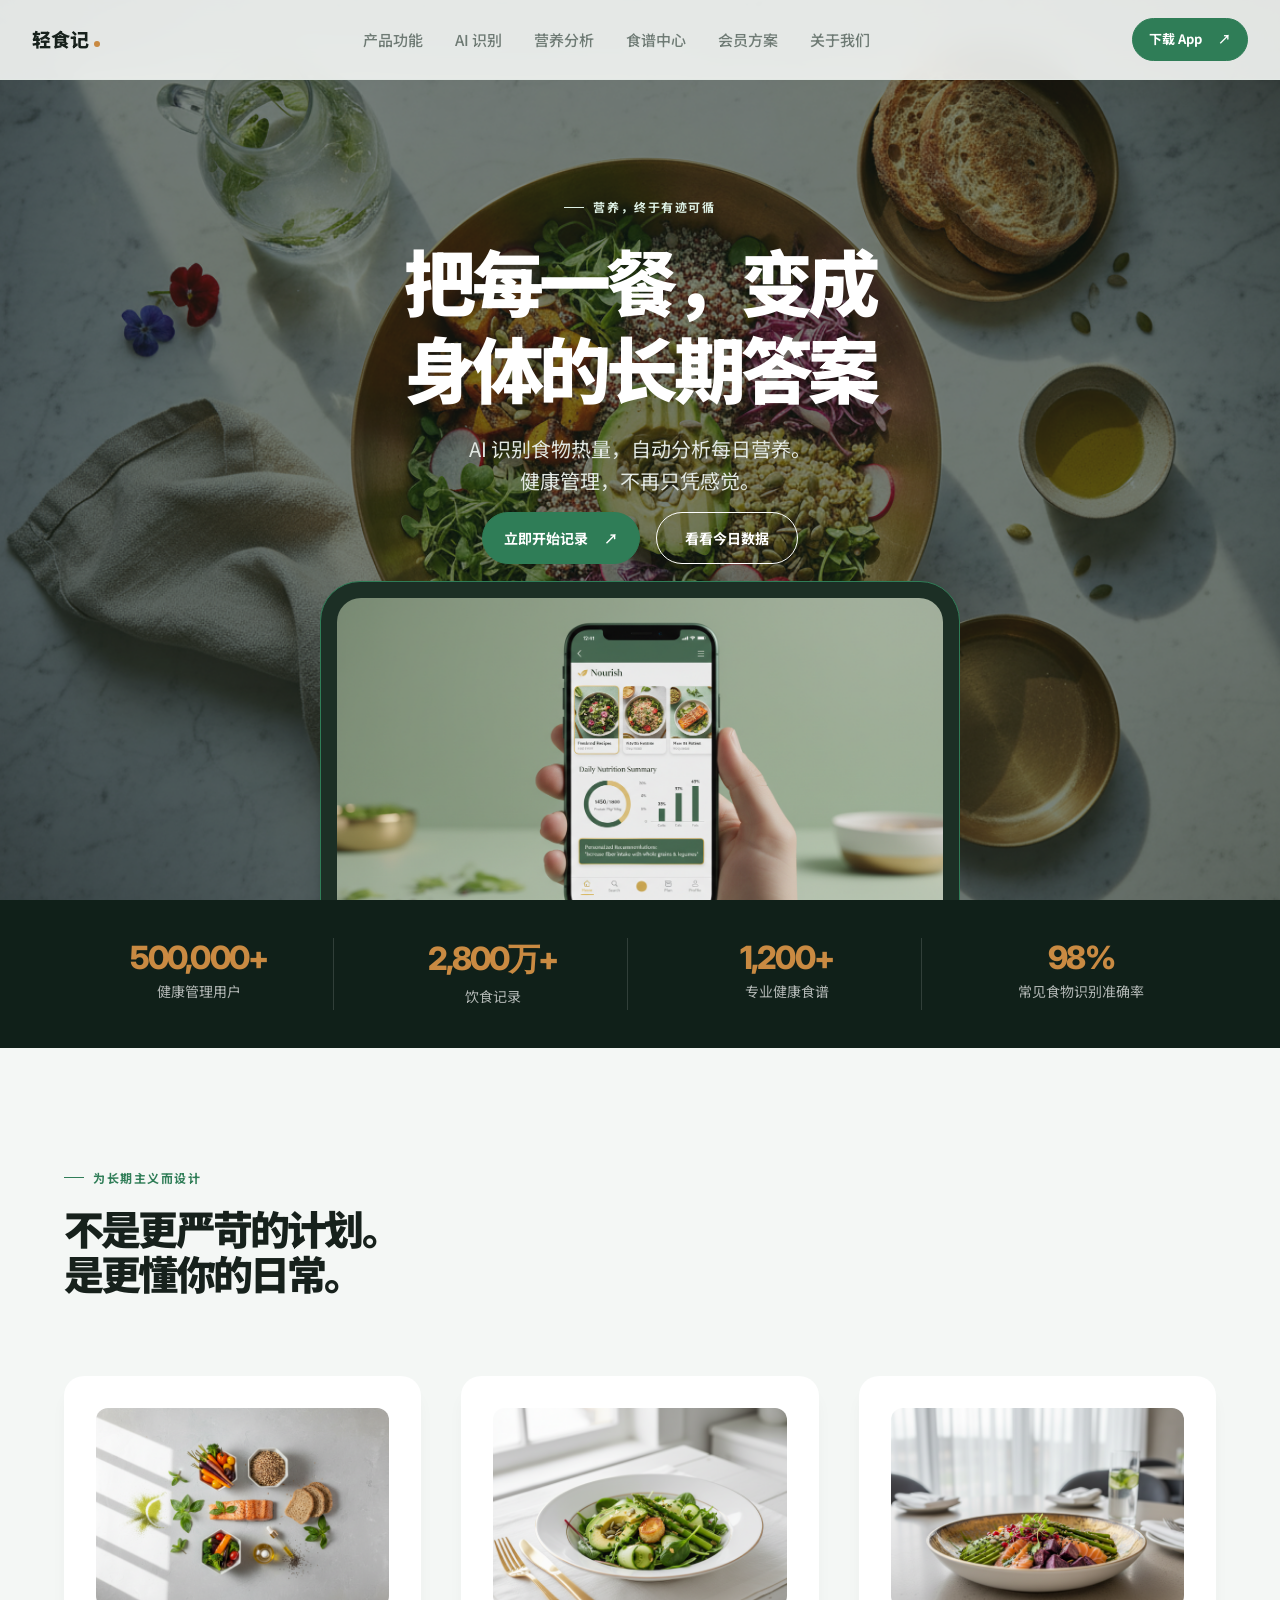
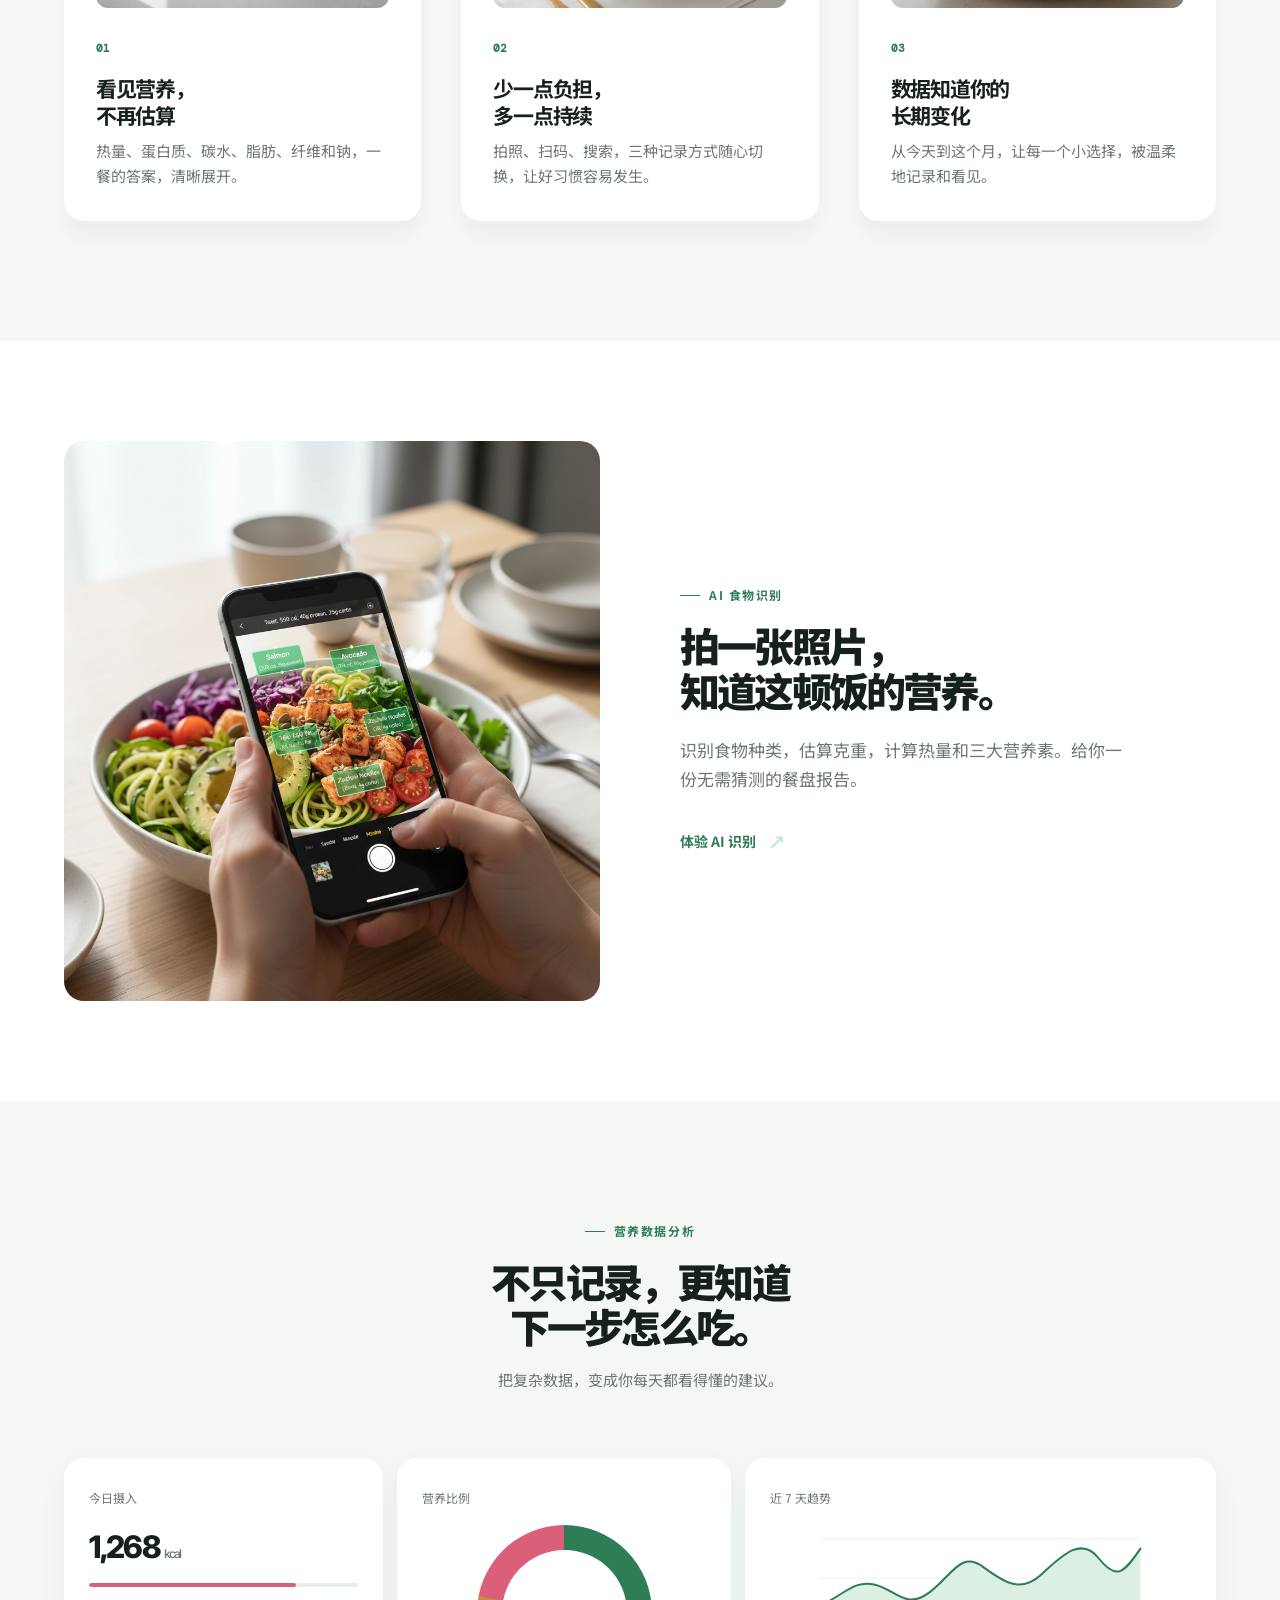
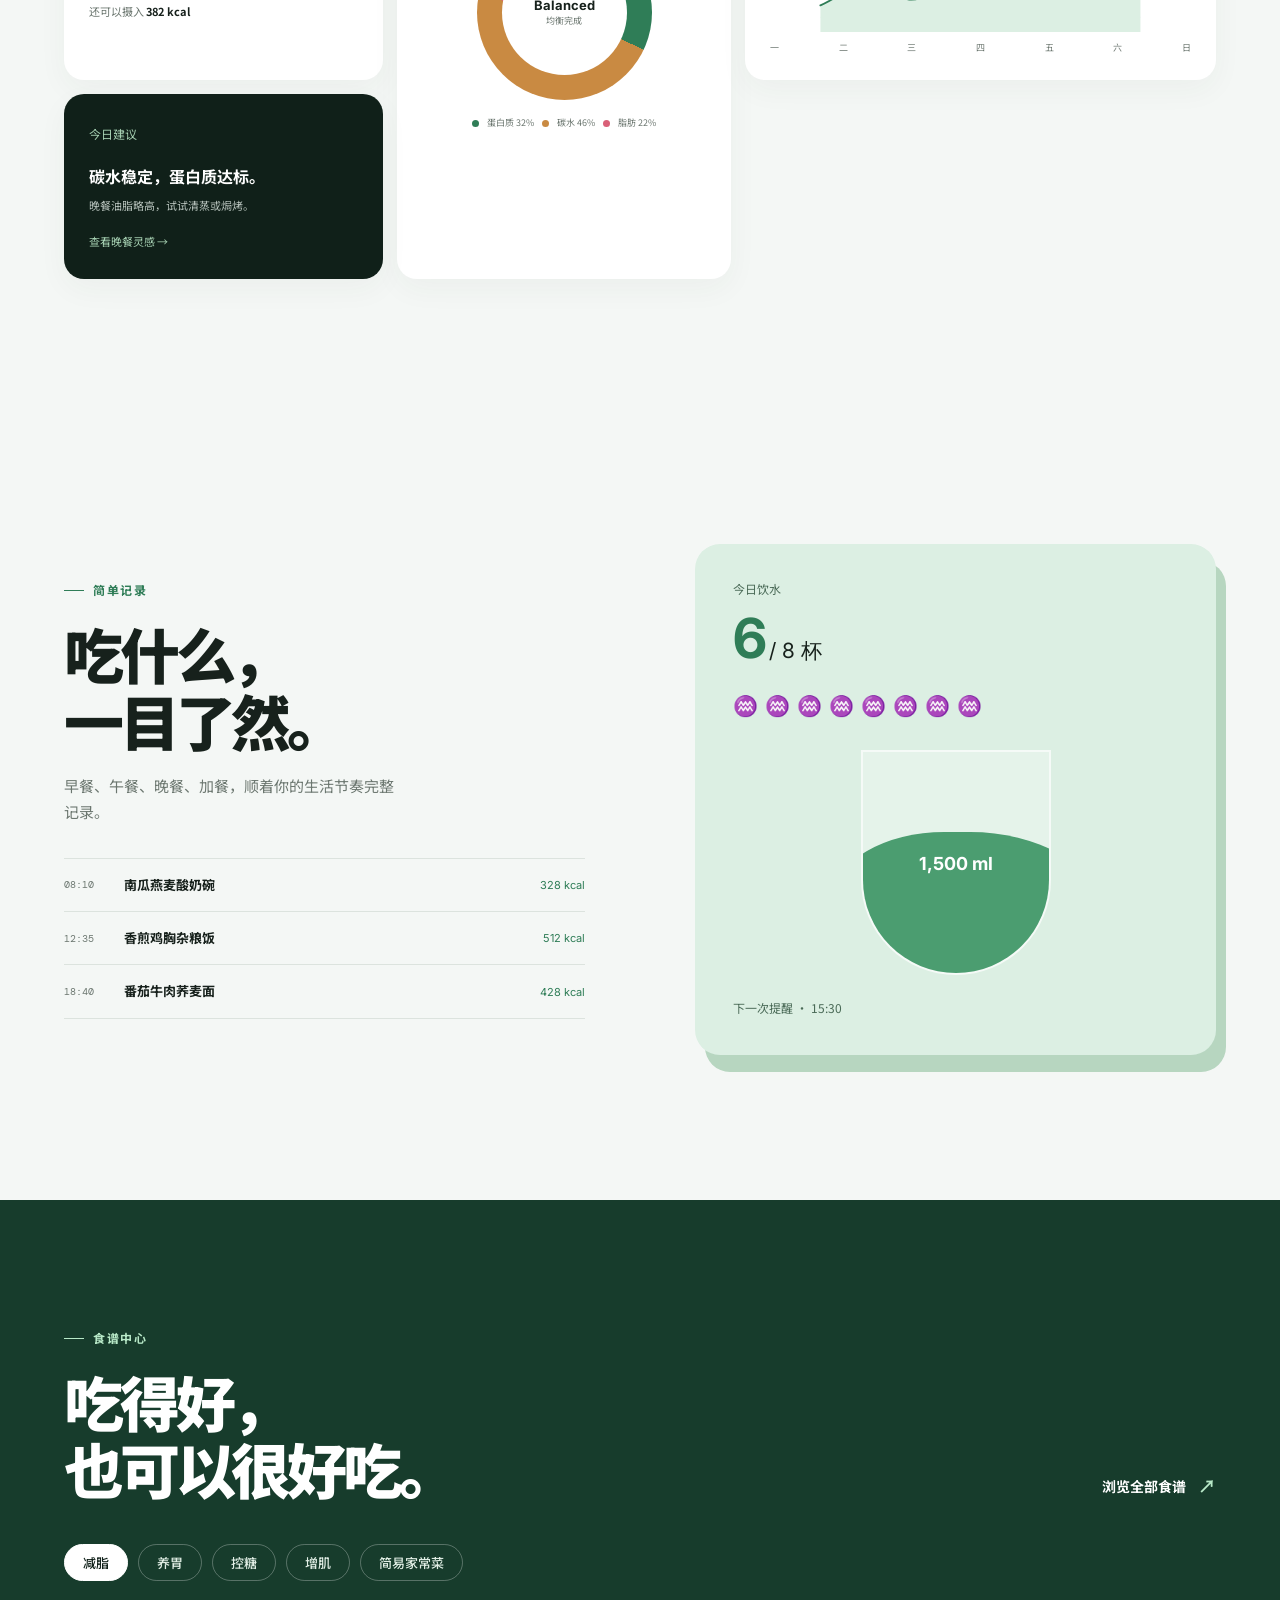
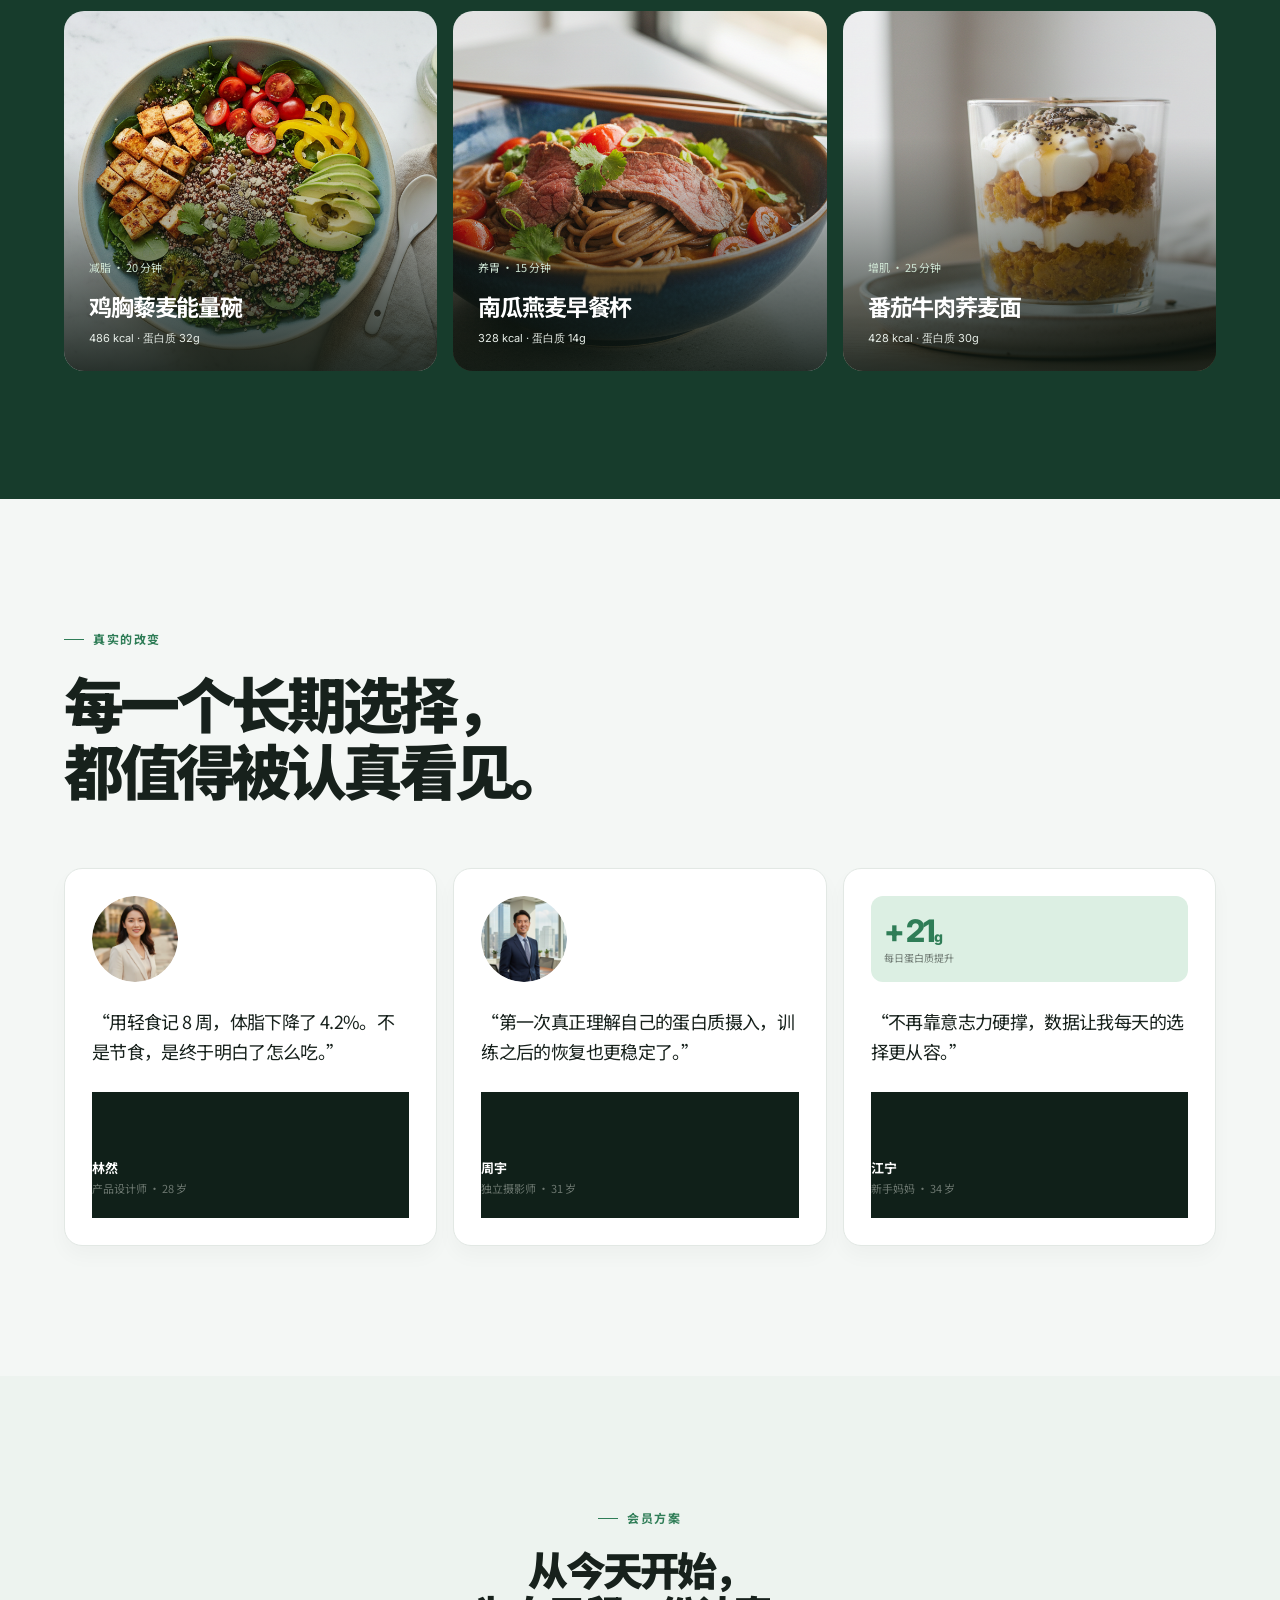
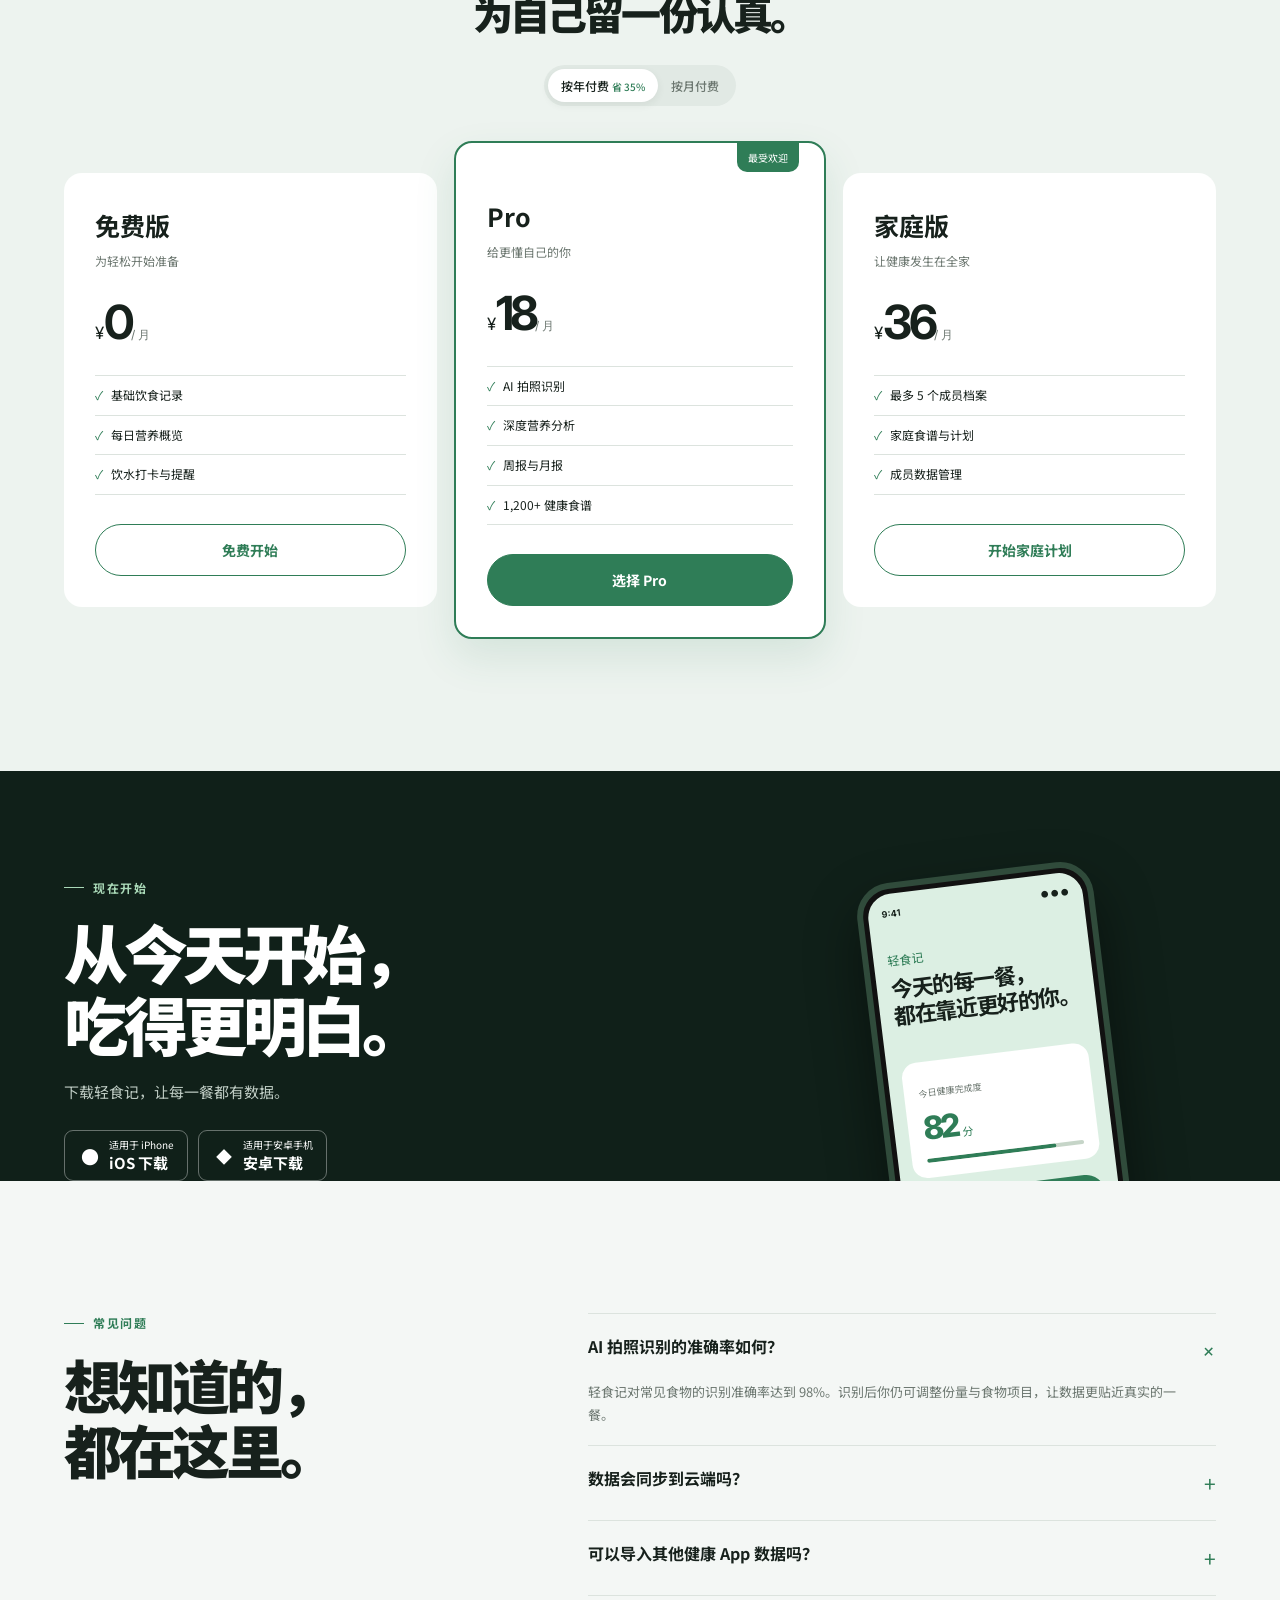
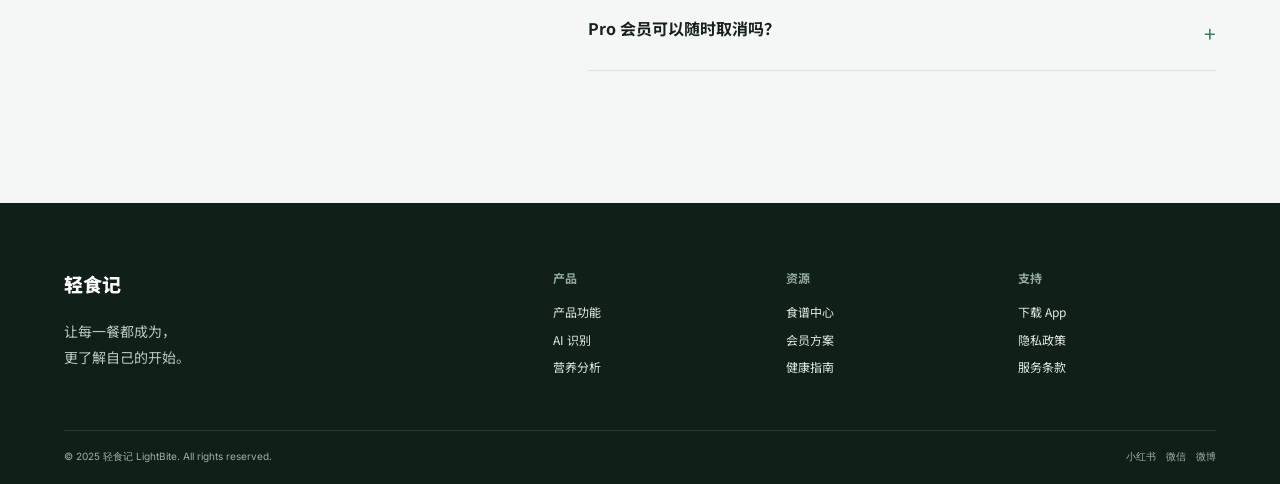
==== commit 830ae1d0: "Localize download buttons in Chinese" ====
--- a/index.html
+++ b/index.html
@@ -76,7 +76,7 @@
 
     <section class="plans" id="plans"><div class="wrap reveal"><div class="center-heading"><p class="eyebrow"><i></i> 会员方案</p><h2>从今天开始，<br />为自己留一份认真。</h2></div><div class="billing"><button class="selected">按年付费 <em>省 35%</em></button><button>按月付费</button></div><div class="plan-grid"><article class="plan"><h3>免费版</h3><p>为轻松开始准备</p><div class="price">¥<b>0</b><span>/ 月</span></div><ul><li>基础饮食记录</li><li>每日营养概览</li><li>饮水打卡与提醒</li></ul><a class="button outline" href="#download">免费开始</a></article><article class="plan featured"><span class="popular">最受欢迎</span><h3>Pro</h3><p>给更懂自己的你</p><div class="price">¥<b>18</b><span>/ 月</span></div><ul><li>AI 拍照识别</li><li>深度营养分析</li><li>周报与月报</li><li>1,200+ 健康食谱</li></ul><a class="button" href="#download">选择 Pro</a></article><article class="plan"><h3>家庭版</h3><p>让健康发生在全家</p><div class="price">¥<b>36</b><span>/ 月</span></div><ul><li>最多 5 个成员档案</li><li>家庭食谱与计划</li><li>成员数据管理</li></ul><a class="button outline" href="#download">开始家庭计划</a></article></div></div></section>
 
-    <section class="download" id="download"><div class="wrap download-layout reveal"><div><p class="eyebrow light"><i></i> 现在开始</p><h2>从今天开始，<br />吃得更明白。</h2><p>下载轻食记，让每一餐都有数据。</p><div class="store-buttons"><a href="#"> <span>Download on the<br /><b>App Store</b></span></a><a href="#">▶ <span>GET IT ON<br /><b>Google Play</b></span></a></div></div><div class="download-phone phone"><div class="phone-screen download-screen"><div class="status">9:41 <span>● ● ●</span></div><p>轻食记</p><h3>今天的每一餐，<br />都在靠近更好的你。</h3><div class="daily-score"><small>今日健康完成度</small><b>82 <em>分</em></b><div class="score-bar"><i></i></div></div><button>记录这一餐　＋</button></div></div></div></section>
+    <section class="download" id="download"><div class="wrap download-layout reveal"><div><p class="eyebrow light"><i></i> 现在开始</p><h2>从今天开始，<br />吃得更明白。</h2><p>下载轻食记，让每一餐都有数据。</p><div class="store-buttons"><a class="download-link" href="#" data-platform="iOS"><span class="store-icon" aria-hidden="true">●</span><span>适用于 iPhone<br /><b>iOS 下载</b></span></a><a class="download-link" href="#" data-platform="安卓"><span class="store-icon android" aria-hidden="true">◆</span><span>适用于安卓手机<br /><b>安卓下载</b></span></a></div></div><div class="download-phone phone"><div class="phone-screen download-screen"><div class="status">9:41 <span>● ● ●</span></div><p>轻食记</p><h3>今天的每一餐，<br />都在靠近更好的你。</h3><div class="daily-score"><small>今日健康完成度</small><b>82 <em>分</em></b><div class="score-bar"><i></i></div></div><button>记录这一餐　＋</button></div></div></div></section>
 
     <section class="faq wrap reveal"><div class="faq-title"><p class="eyebrow"><i></i> 常见问题</p><h2>想知道的，<br />都在这里。</h2></div><div class="accordion"><details open><summary>AI 拍照识别的准确率如何？ <span>+</span></summary><p>轻食记对常见食物的识别准确率达到 98%。识别后你仍可调整份量与食物项目，让数据更贴近真实的一餐。</p></details><details><summary>数据会同步到云端吗？ <span>+</span></summary><p>会。在你授权后，数据会加密同步，方便在不同设备安全查看。你随时可以在设置中管理同步选项。</p></details><details><summary>可以导入其他健康 App 数据吗？ <span>+</span></summary><p>支持读取 Apple Health 与主流运动平台的授权数据，帮助你更完整地理解能量消耗与饮食摄入。</p></details><details><summary>Pro 会员可以随时取消吗？ <span>+</span></summary><p>可以。你可在订阅周期结束前随时取消，已购买的权益将持续至本周期结束。</p></details></div></section>
   </main>
--- a/style.css
+++ b/style.css
@@ -195,8 +195,9 @@
 .download h2{font-size:clamp(43px,5vw,65px)}
 .download-layout>div>p:not(.eyebrow){color:#becbc3;font-size:15px;margin:19px 0 26px}
 .store-buttons{display:flex;gap:10px}
-.store-buttons a{border:1px solid #ffffff5c;border-radius:9px;display:flex;align-items:center;gap:8px;padding:7px 13px;font:10px Inter;line-height:1.25}
-.store-buttons a:first-letter{font-size:23px}
+.store-buttons a{border:1px solid #ffffff5c;border-radius:9px;display:flex;align-items:center;gap:8px;padding:7px 13px;font:10px 'Noto Sans SC',sans-serif;line-height:1.4}
+.store-icon{width:23px;height:23px;display:grid;place-items:center;font-size:18px;line-height:1;color:#fff}
+.store-icon.android{font-size:16px}
 .store-buttons b{font-size:15px}
 .download-phone{height:420px;justify-self:end;margin-right:100px;margin-bottom:-110px;border-color:#304b3b;transform:rotate(-7deg)}
 .download-screen{padding:14px;background:#dcefe3;color:var(--ink)}
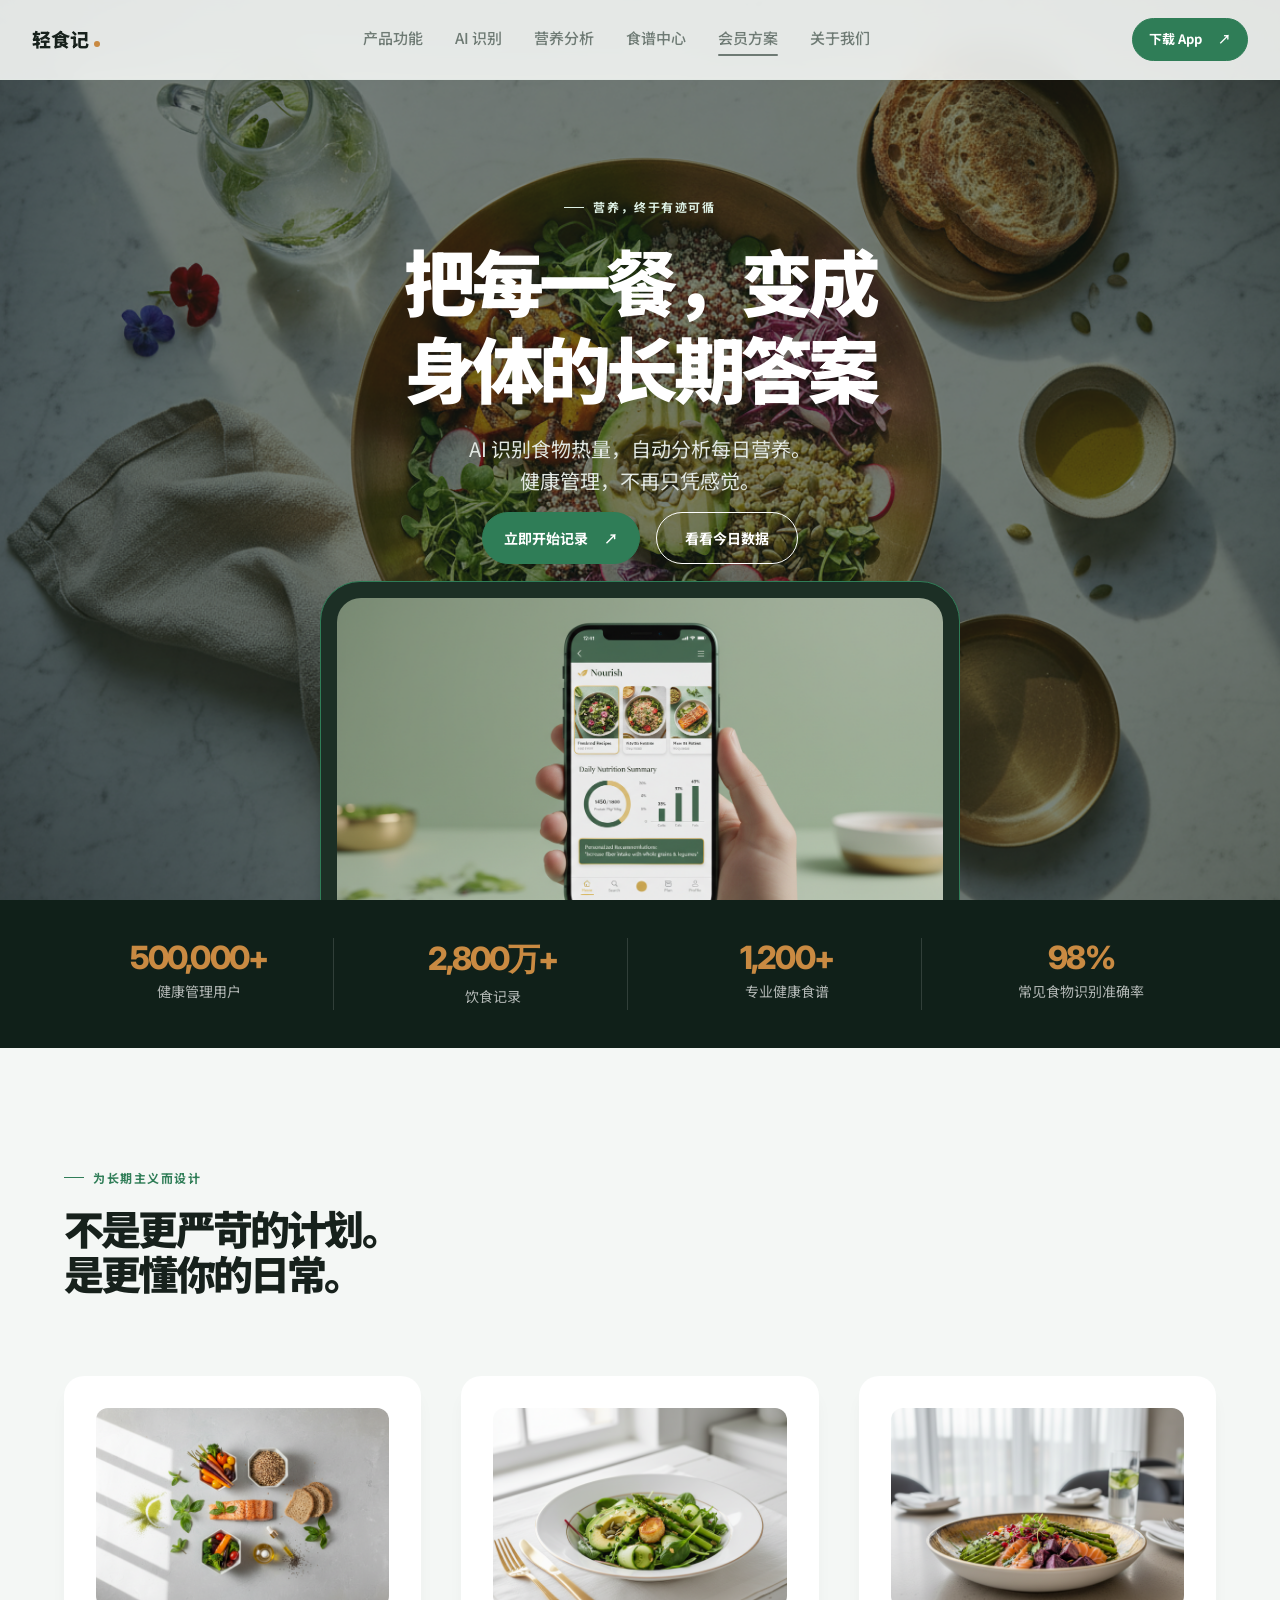
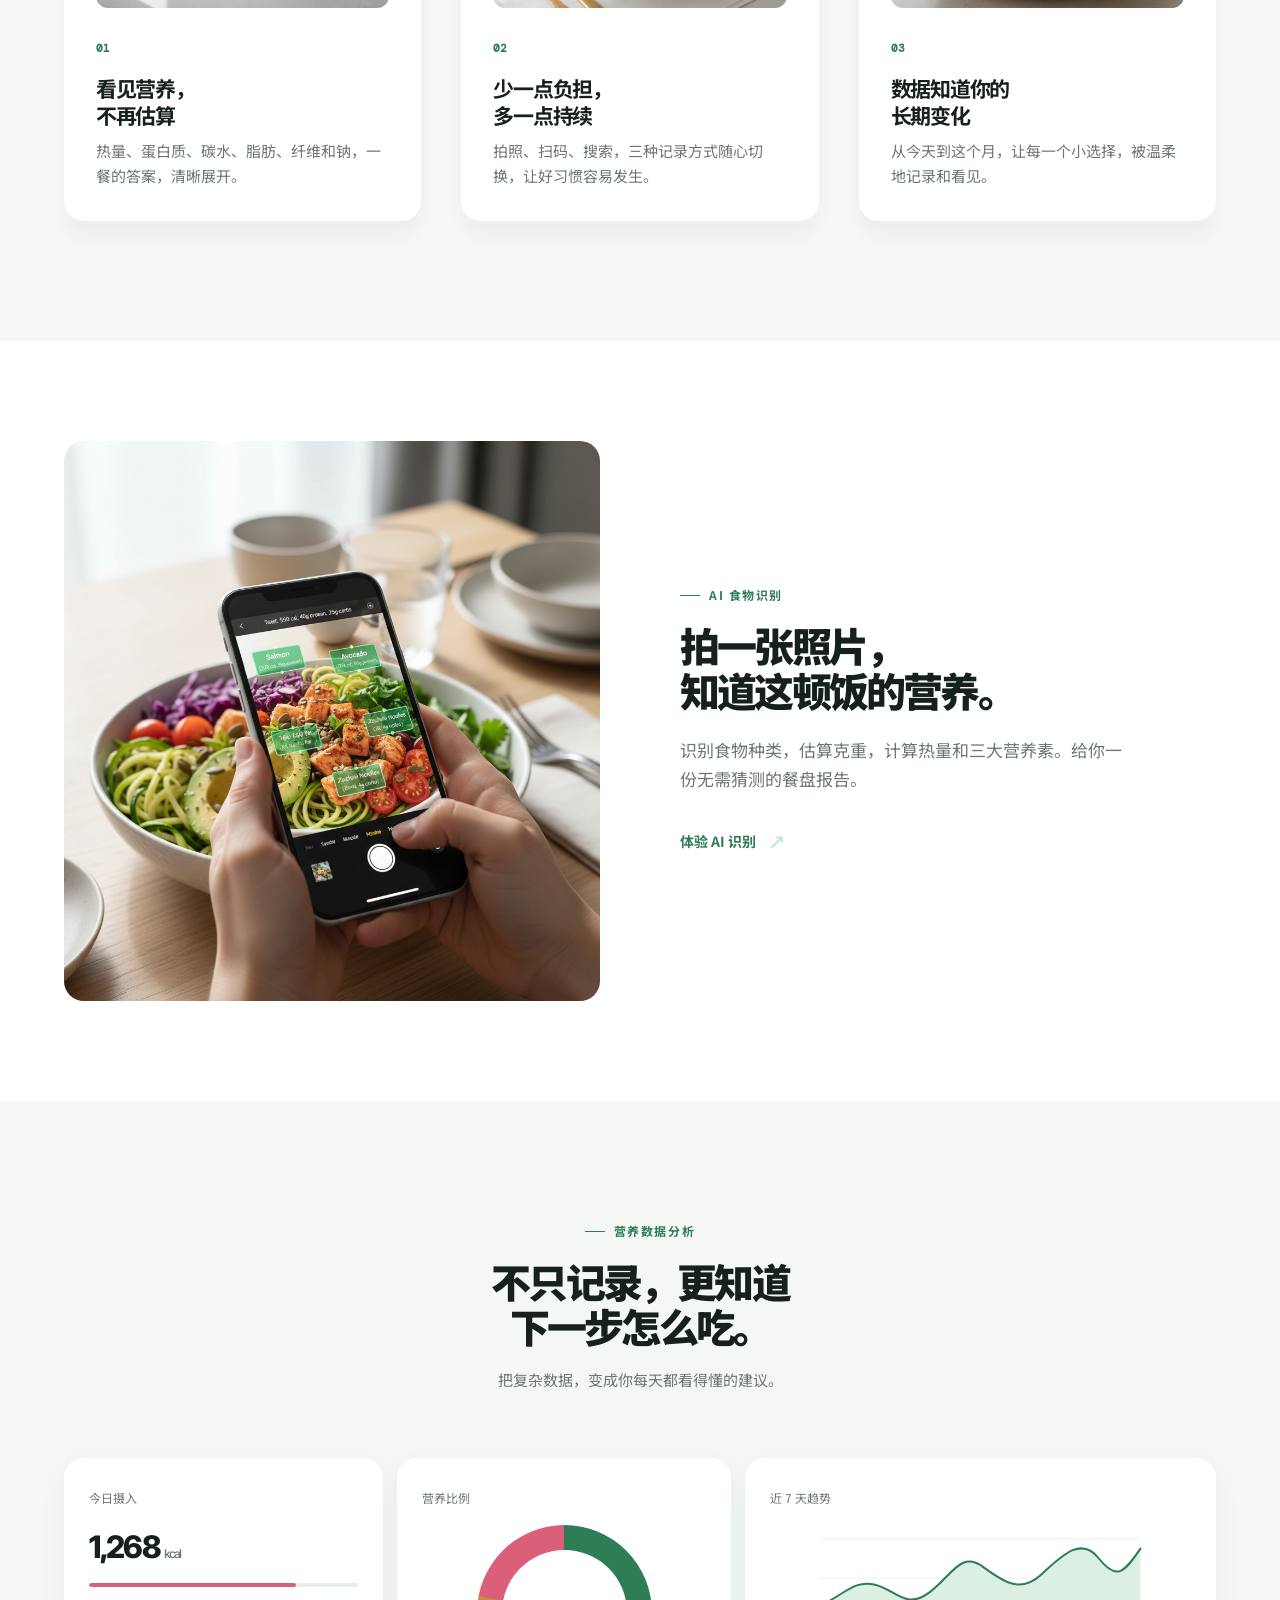
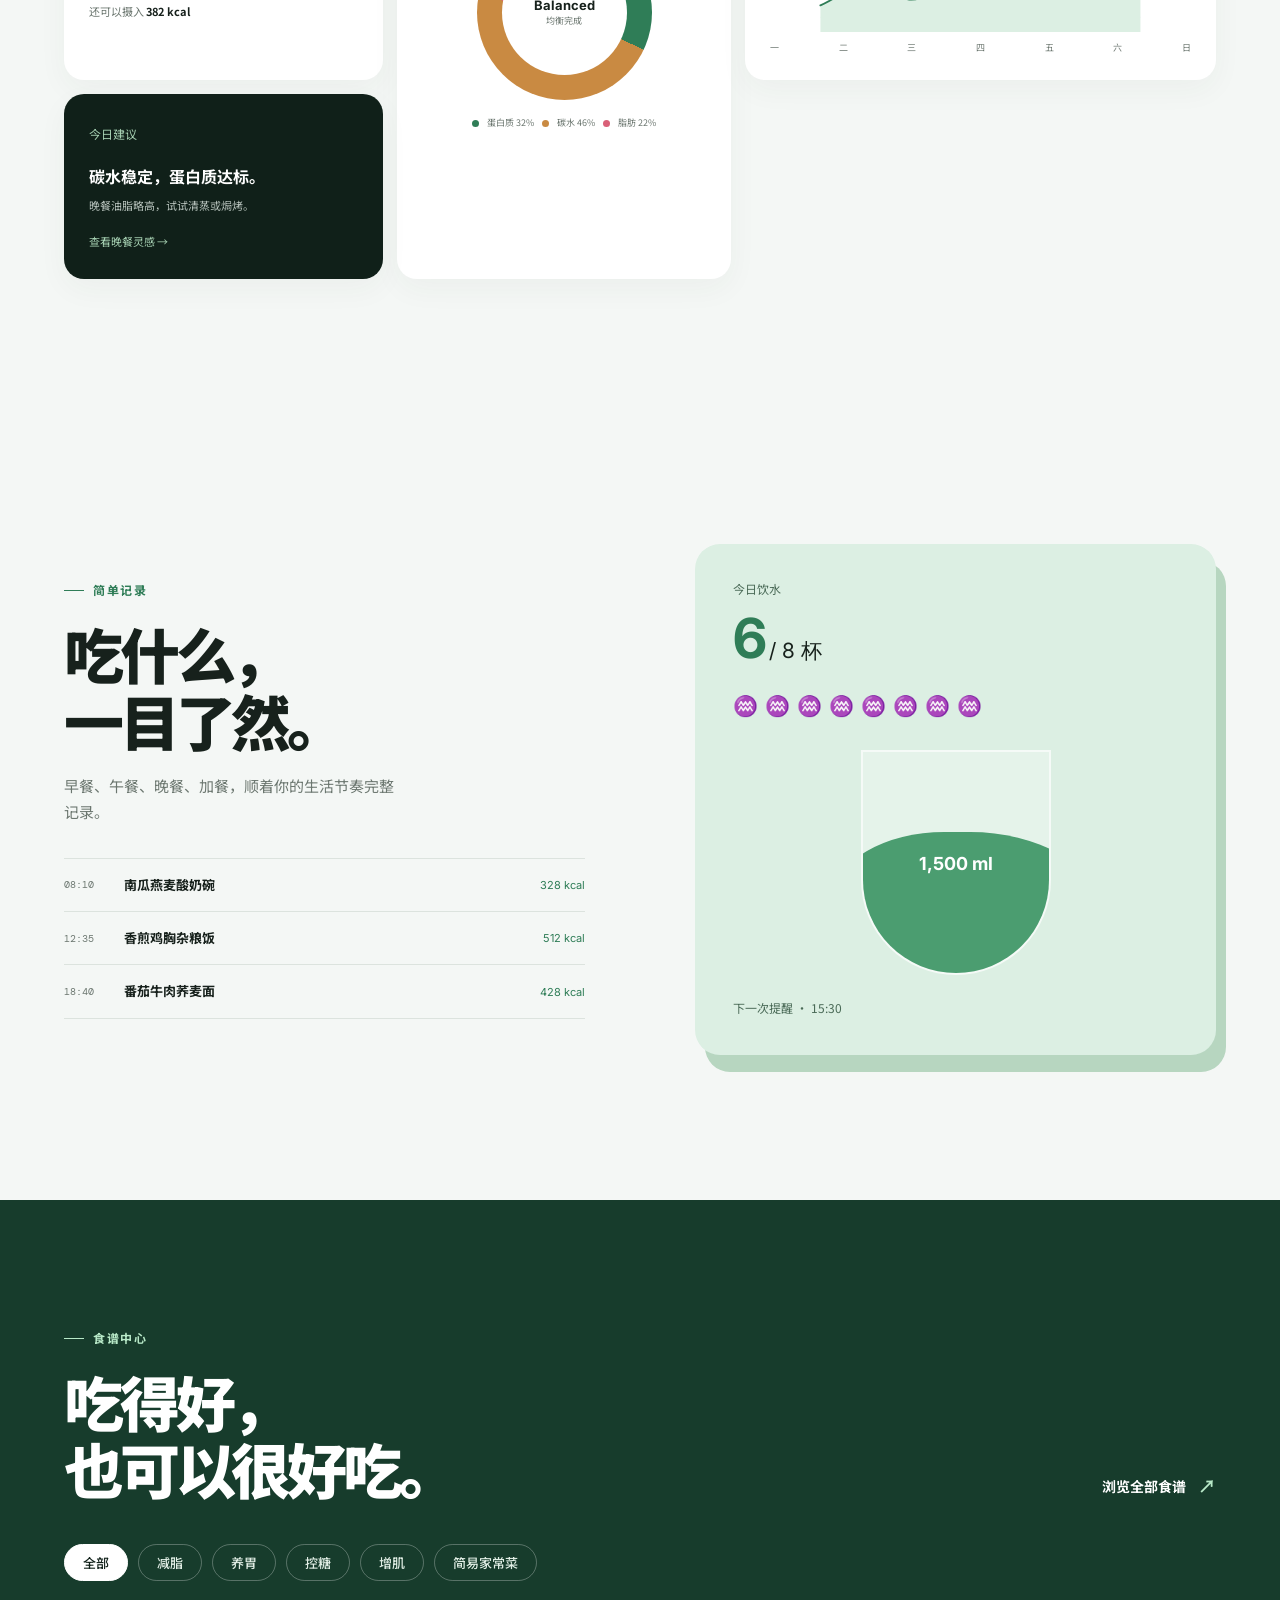
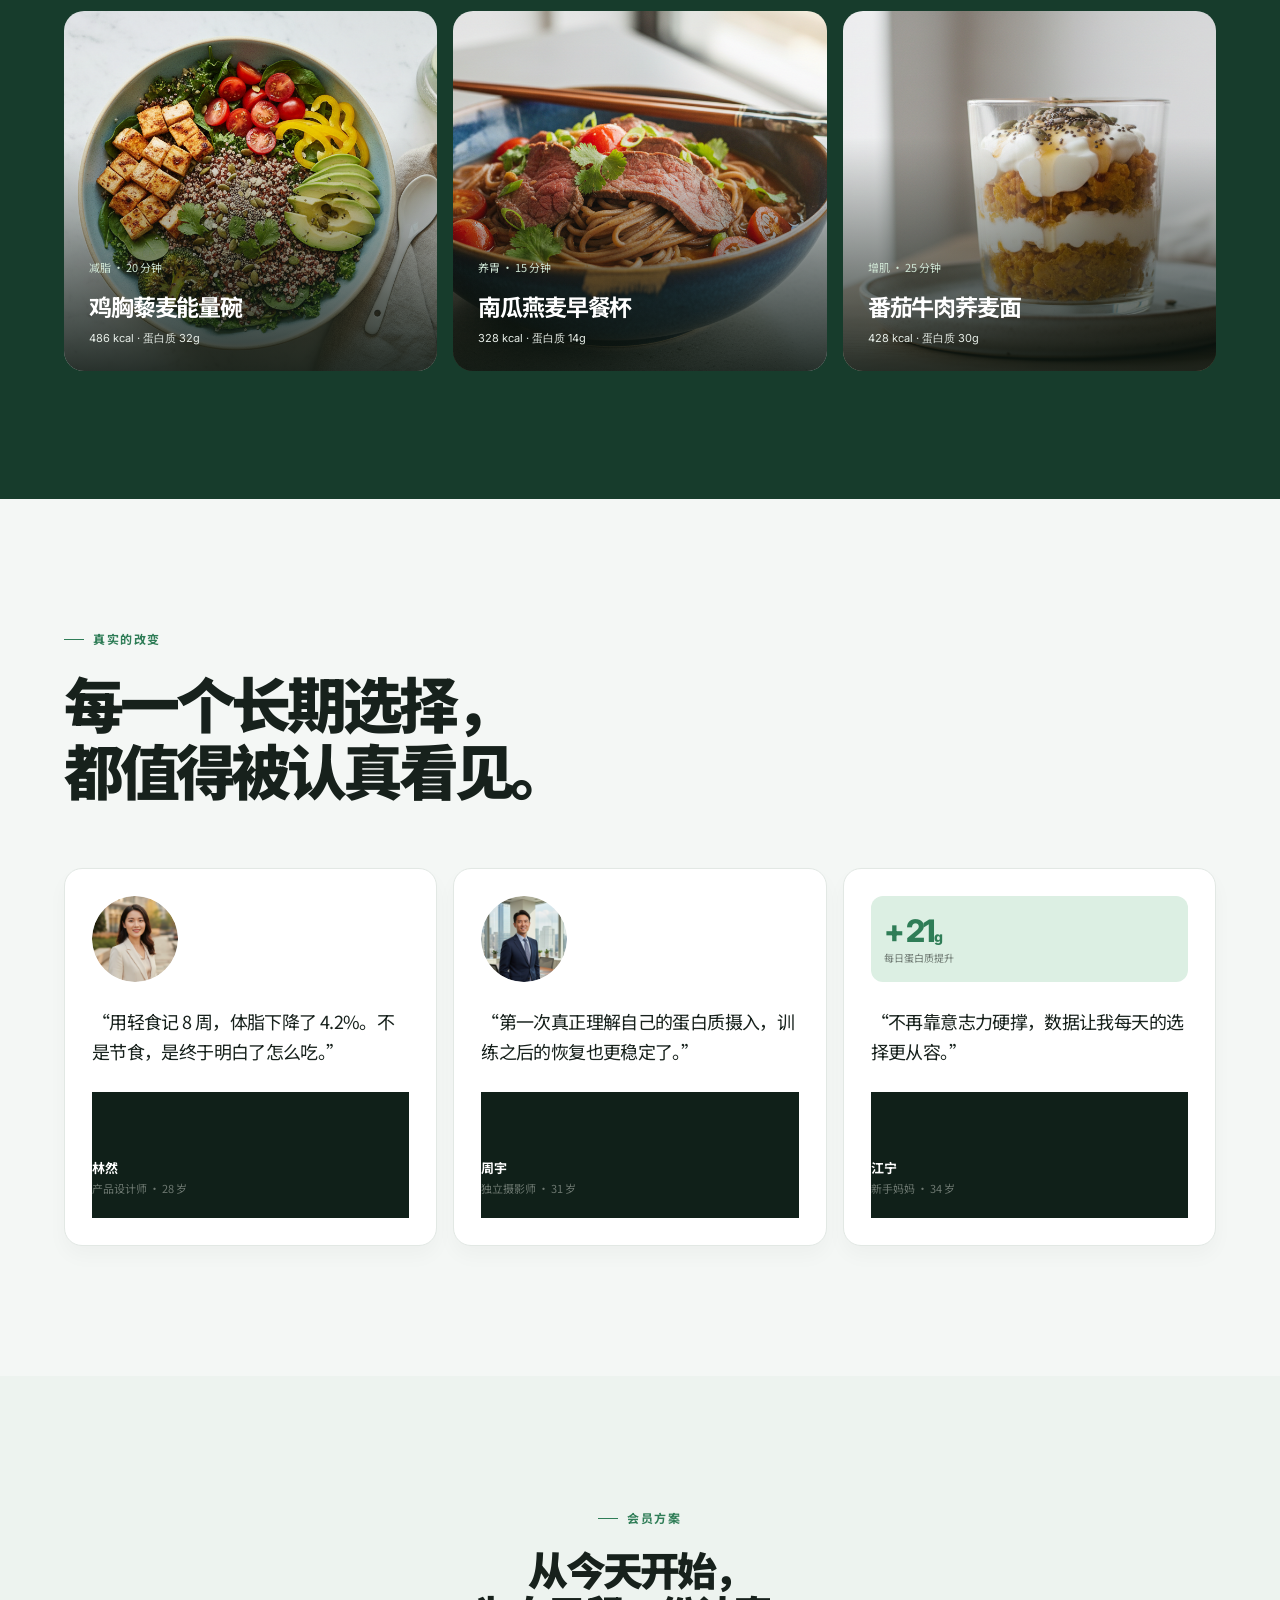
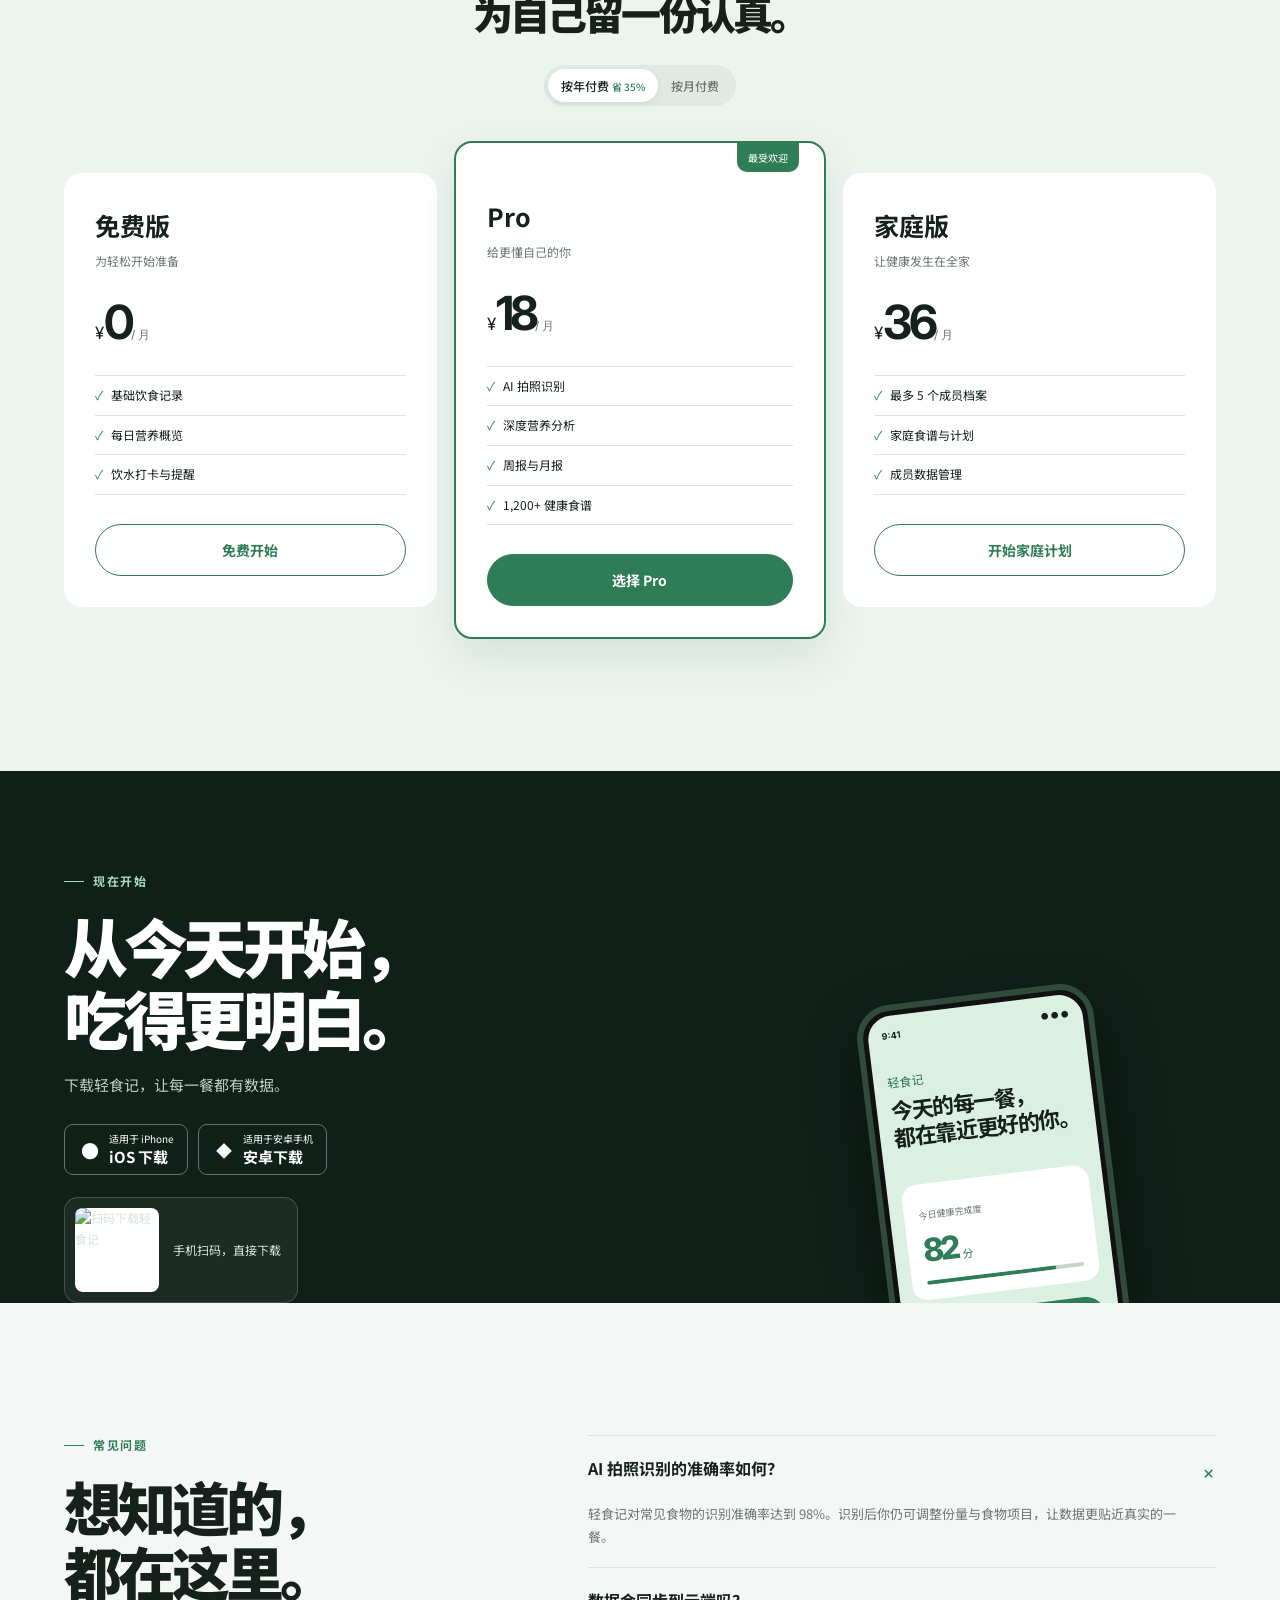
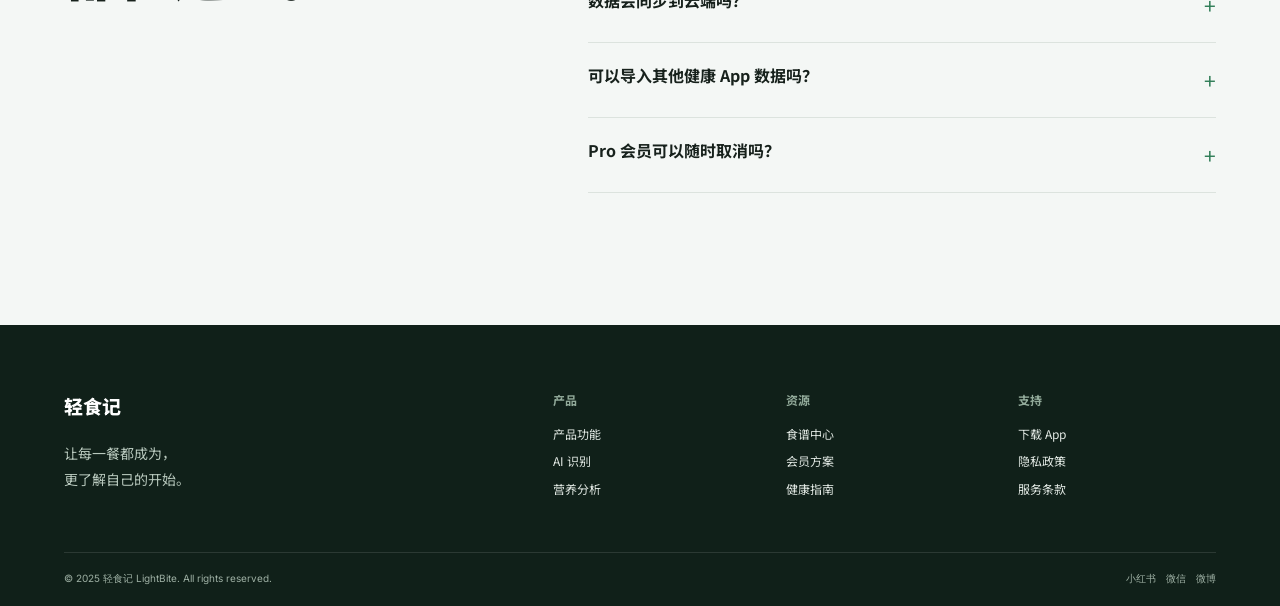
==== commit 89b7698f: "Add website interactions and fix navigation" ====
--- a/index.html
+++ b/index.html
@@ -68,17 +68,17 @@
       <div class="water-card"><p>今日饮水</p><h3><b>6</b> / 8 杯</h3><div class="cups"><span class="full">♒</span><span class="full">♒</span><span class="full">♒</span><span class="full">♒</span><span class="full">♒</span><span class="full">♒</span><span>♒</span><span>♒</span></div><div class="water-visual"><div class="wave"></div><span>1,500 ml</span></div><small>下一次提醒 · 15:30</small></div>
     </section>
 
-    <section class="recipes" id="recipes"><div class="wrap reveal"><div class="recipe-top"><div><p class="eyebrow"><i></i> 食谱中心</p><h2>吃得好，<br />也可以很好吃。</h2></div><a class="text-link" href="#download">浏览全部食谱 <span>↗</span></a></div><div class="chips"><button class="active">减脂</button><button>养胃</button><button>控糖</button><button>增肌</button><button>简易家常菜</button></div>
-      <div class="recipe-grid"><article class="recipe recipe-one"><div class="recipe-caption"><span>减脂 · 20 分钟</span><h3>鸡胸藜麦能量碗</h3><p>486 kcal · 蛋白质 32g</p></div></article><article class="recipe recipe-two"><div class="recipe-caption"><span>养胃 · 15 分钟</span><h3>南瓜燕麦早餐杯</h3><p>328 kcal · 蛋白质 14g</p></div></article><article class="recipe recipe-three"><div class="recipe-caption"><span>增肌 · 25 分钟</span><h3>番茄牛肉荞麦面</h3><p>428 kcal · 蛋白质 30g</p></div></article></div>
+    <section class="recipes" id="recipes"><div class="wrap reveal"><div class="recipe-top"><div><p class="eyebrow"><i></i> 食谱中心</p><h2>吃得好，<br />也可以很好吃。</h2></div><a class="text-link all-recipes-link" href="#recipes">浏览全部食谱 <span>↗</span></a></div><div class="chips" role="tablist"><button class="active" data-tag="all">全部</button><button data-tag="减脂">减脂</button><button data-tag="养胃">养胃</button><button data-tag="控糖">控糖</button><button data-tag="增肌">增肌</button><button data-tag="简易家常菜">简易家常菜</button></div>
+      <div class="recipe-grid"><article class="recipe recipe-one" data-tags="减脂,增肌,控糖"><div class="recipe-caption"><span>减脂 · 20 分钟</span><h3>鸡胸藜麦能量碗</h3><p>486 kcal · 蛋白质 32g</p></div></article><article class="recipe recipe-two" data-tags="养胃,控糖,简易家常菜"><div class="recipe-caption"><span>养胃 · 15 分钟</span><h3>南瓜燕麦早餐杯</h3><p>328 kcal · 蛋白质 14g</p></div></article><article class="recipe recipe-three" data-tags="增肌,简易家常菜"><div class="recipe-caption"><span>增肌 · 25 分钟</span><h3>番茄牛肉荞麦面</h3><p>428 kcal · 蛋白质 30g</p></div></article></div><p class="recipe-empty" hidden>这个分类的食谱正在整理中，先看看其他分类吧。</p>
     </div></section>
 
     <section class="stories"><div class="wrap reveal"><p class="eyebrow light"><i></i> 真实的改变</p><h2>每一个长期选择，<br />都值得被认真看见。</h2><div class="story-grid"><article><div class="avatar av-one"></div><blockquote>“用轻食记 8 周，体脂下降了 4.2%。不是节食，是终于明白了怎么吃。”</blockquote><footer><b>林然</b><span>产品设计师 · 28 岁</span></footer></article><article><div class="avatar av-two"></div><blockquote>“第一次真正理解自己的蛋白质摄入，训练之后的恢复也更稳定了。”</blockquote><footer><b>周宇</b><span>独立摄影师 · 31 岁</span></footer></article><article><div class="story-metric"><b>+ 21<span>g</span></b><small>每日蛋白质提升</small></div><blockquote>“不再靠意志力硬撑，数据让我每天的选择更从容。”</blockquote><footer><b>江宁</b><span>新手妈妈 · 34 岁</span></footer></article></div></div></section>
 
-    <section class="plans" id="plans"><div class="wrap reveal"><div class="center-heading"><p class="eyebrow"><i></i> 会员方案</p><h2>从今天开始，<br />为自己留一份认真。</h2></div><div class="billing"><button class="selected">按年付费 <em>省 35%</em></button><button>按月付费</button></div><div class="plan-grid"><article class="plan"><h3>免费版</h3><p>为轻松开始准备</p><div class="price">¥<b>0</b><span>/ 月</span></div><ul><li>基础饮食记录</li><li>每日营养概览</li><li>饮水打卡与提醒</li></ul><a class="button outline" href="#download">免费开始</a></article><article class="plan featured"><span class="popular">最受欢迎</span><h3>Pro</h3><p>给更懂自己的你</p><div class="price">¥<b>18</b><span>/ 月</span></div><ul><li>AI 拍照识别</li><li>深度营养分析</li><li>周报与月报</li><li>1,200+ 健康食谱</li></ul><a class="button" href="#download">选择 Pro</a></article><article class="plan"><h3>家庭版</h3><p>让健康发生在全家</p><div class="price">¥<b>36</b><span>/ 月</span></div><ul><li>最多 5 个成员档案</li><li>家庭食谱与计划</li><li>成员数据管理</li></ul><a class="button outline" href="#download">开始家庭计划</a></article></div></div></section>
+    <section class="plans" id="plans"><div class="wrap reveal"><div class="center-heading"><p class="eyebrow"><i></i> 会员方案</p><h2>从今天开始，<br />为自己留一份认真。</h2></div><div class="billing" role="tablist"><button class="selected" data-billing="year">按年付费 <em>省 35%</em></button><button data-billing="month">按月付费</button></div><div class="plan-grid"><article class="plan"><h3>免费版</h3><p>为轻松开始准备</p><div class="price">¥<b data-year="0" data-month="0">0</b><span>/ 月</span></div><ul><li>基础饮食记录</li><li>每日营养概览</li><li>饮水打卡与提醒</li></ul><a class="button outline" href="#download">免费开始</a></article><article class="plan featured"><span class="popular">最受欢迎</span><h3>Pro</h3><p>给更懂自己的你</p><div class="price">¥<b data-year="18" data-month="28">18</b><span>/ 月</span></div><ul><li>AI 拍照识别</li><li>深度营养分析</li><li>周报与月报</li><li>1,200+ 健康食谱</li></ul><a class="button" href="#download">选择 Pro</a></article><article class="plan"><h3>家庭版</h3><p>让健康发生在全家</p><div class="price">¥<b data-year="36" data-month="55">36</b><span>/ 月</span></div><ul><li>最多 5 个成员档案</li><li>家庭食谱与计划</li><li>成员数据管理</li></ul><a class="button outline" href="#download">开始家庭计划</a></article></div></div></section>
 
-    <section class="download" id="download"><div class="wrap download-layout reveal"><div><p class="eyebrow light"><i></i> 现在开始</p><h2>从今天开始，<br />吃得更明白。</h2><p>下载轻食记，让每一餐都有数据。</p><div class="store-buttons"><a class="download-link" href="#" data-platform="iOS"><span class="store-icon" aria-hidden="true">●</span><span>适用于 iPhone<br /><b>iOS 下载</b></span></a><a class="download-link" href="#" data-platform="安卓"><span class="store-icon android" aria-hidden="true">◆</span><span>适用于安卓手机<br /><b>安卓下载</b></span></a></div></div><div class="download-phone phone"><div class="phone-screen download-screen"><div class="status">9:41 <span>● ● ●</span></div><p>轻食记</p><h3>今天的每一餐，<br />都在靠近更好的你。</h3><div class="daily-score"><small>今日健康完成度</small><b>82 <em>分</em></b><div class="score-bar"><i></i></div></div><button>记录这一餐　＋</button></div></div></div></section>
+    <section class="download" id="download"><div class="wrap download-layout reveal"><div><p class="eyebrow light"><i></i> 现在开始</p><h2>从今天开始，<br />吃得更明白。</h2><p>下载轻食记，让每一餐都有数据。</p><div class="store-buttons"><button class="download-link" type="button" data-platform="iOS"><span class="store-icon" aria-hidden="true">●</span><span>适用于 iPhone<br /><b>iOS 下载</b></span></button><button class="download-link" type="button" data-platform="安卓"><span class="store-icon android" aria-hidden="true">◆</span><span>适用于安卓手机<br /><b>安卓下载</b></span></button></div><div class="qr-card" id="qr-card" hidden><img src="assets/qr-download.png" alt="扫码下载轻食记" /><span>手机扫码，直接下载</span></div></div><div class="download-phone phone"><div class="phone-screen download-screen"><div class="status">9:41 <span>● ● ●</span></div><p>轻食记</p><h3>今天的每一餐，<br />都在靠近更好的你。</h3><div class="daily-score"><small>今日健康完成度</small><b>82 <em>分</em></b><div class="score-bar"><i></i></div></div><button>记录这一餐　＋</button></div></div></div></section>
 
-    <section class="faq wrap reveal"><div class="faq-title"><p class="eyebrow"><i></i> 常见问题</p><h2>想知道的，<br />都在这里。</h2></div><div class="accordion"><details open><summary>AI 拍照识别的准确率如何？ <span>+</span></summary><p>轻食记对常见食物的识别准确率达到 98%。识别后你仍可调整份量与食物项目，让数据更贴近真实的一餐。</p></details><details><summary>数据会同步到云端吗？ <span>+</span></summary><p>会。在你授权后，数据会加密同步，方便在不同设备安全查看。你随时可以在设置中管理同步选项。</p></details><details><summary>可以导入其他健康 App 数据吗？ <span>+</span></summary><p>支持读取 Apple Health 与主流运动平台的授权数据，帮助你更完整地理解能量消耗与饮食摄入。</p></details><details><summary>Pro 会员可以随时取消吗？ <span>+</span></summary><p>可以。你可在订阅周期结束前随时取消，已购买的权益将持续至本周期结束。</p></details></div></section>
+    <section class="faq wrap"><div class="faq-title"><p class="eyebrow"><i></i> 常见问题</p><h2>想知道的，<br />都在这里。</h2></div><div class="accordion"><details open><summary>AI 拍照识别的准确率如何？ <span>+</span></summary><p>轻食记对常见食物的识别准确率达到 98%。识别后你仍可调整份量与食物项目，让数据更贴近真实的一餐。</p></details><details><summary>数据会同步到云端吗？ <span>+</span></summary><p>会。在你授权后，数据会加密同步，方便在不同设备安全查看。你随时可以在设置中管理同步选项。</p></details><details><summary>可以导入其他健康 App 数据吗？ <span>+</span></summary><p>支持读取 Apple Health 与主流运动平台的授权数据，帮助你更完整地理解能量消耗与饮食摄入。</p></details><details><summary>Pro 会员可以随时取消吗？ <span>+</span></summary><p>可以。你可在订阅周期结束前随时取消，已购买的权益将持续至本周期结束。</p></details></div></section>
   </main>
   <footer id="about"><div class="wrap footer-grid"><div><a class="brand" href="#home"><span class="brand-mark">L</span><span>轻食记</span></a><p>让每一餐都成为，<br />更了解自己的开始。</p></div><div><h4>产品</h4><a href="#features">产品功能</a><a href="#ai">AI 识别</a><a href="#insight">营养分析</a></div><div><h4>资源</h4><a href="#recipes">食谱中心</a><a href="#plans">会员方案</a><a href="#">健康指南</a></div><div><h4>支持</h4><a href="#download">下载 App</a><a href="#">隐私政策</a><a href="#">服务条款</a></div></div><div class="wrap footer-bottom"><span>© 2025 轻食记 LightBite. All rights reserved.</span><span>小红书　微信　微博</span></div></footer>
   <script src="script.js"></script>
--- a/style.css
+++ b/style.css
@@ -1,6 +1,6 @@
 :root{--paper:#f4f7f5;--ink:#17211c;--muted:#6c7770;--green:#2f7d57;--deep:#102019;--mint:#dcefe3;--gold:#c98a42;--coral:#d96078;--line:#dce3de}
 *{box-sizing:border-box}
-html{scroll-behavior:smooth}
+html{scroll-behavior:smooth;scroll-padding-top:72px}
 body{margin:0;background:var(--paper);color:var(--ink);font-family:'Noto Sans SC',sans-serif;line-height:1.72}
 a{text-decoration:none;color:inherit}
 .wrap{width:min(1200px,calc(100% - 128px));margin:auto}
@@ -11,6 +11,10 @@
 .nav{display:flex;gap:25px;font-size:14px;font-weight:500}
 .nav a{opacity:.8;transition:.2s}
 .nav a:hover{opacity:1;color:#b8e9c8}
+.nav a{position:relative;padding-bottom:3px}
+.nav a::after{content:'';position:absolute;left:0;right:0;bottom:-2px;height:2px;border-radius:2px;background:currentColor;transform:scaleX(0);transform-origin:left;transition:transform .25s}
+.nav a.active{opacity:1}
+.nav a.active::after{transform:scaleX(1)}
 .button{background:var(--green);color:#fff;border:1px solid var(--green);border-radius:999px;padding:13px 21px;display:inline-flex;gap:16px;align-items:center;font-size:14px;font-weight:700;transition:.25s}
 .button:hover{transform:translateY(-2px);background:#236c49}
 .button-small{padding:9px 16px;font-size:13px}
@@ -195,10 +199,19 @@
 .download h2{font-size:clamp(43px,5vw,65px)}
 .download-layout>div>p:not(.eyebrow){color:#becbc3;font-size:15px;margin:19px 0 26px}
 .store-buttons{display:flex;gap:10px}
-.store-buttons a{border:1px solid #ffffff5c;border-radius:9px;display:flex;align-items:center;gap:8px;padding:7px 13px;font:10px 'Noto Sans SC',sans-serif;line-height:1.4}
+.store-buttons a,.store-buttons button{border:1px solid #ffffff5c;border-radius:9px;display:flex;align-items:center;gap:8px;padding:7px 13px;font:10px 'Noto Sans SC',sans-serif;line-height:1.4;background:transparent;color:inherit;cursor:pointer;text-align:left}
 .store-icon{width:23px;height:23px;display:grid;place-items:center;font-size:18px;line-height:1;color:#fff}
 .store-icon.android{font-size:16px}
 .store-buttons b{font-size:15px}
+.store-buttons a,.store-buttons button{transition:.25s}
+.store-buttons a:hover,.store-buttons button:hover{background:#ffffff14;border-color:#fff;transform:translateY(-2px)}
+.store-buttons a.recommended,.store-buttons button.recommended{border-color:#b8e9c8;box-shadow:0 0 0 3px #b8e9c833}
+.qr-card{display:inline-flex;align-items:center;gap:14px;margin-top:22px;padding:10px 16px 10px 10px;border:1px solid #ffffff2e;border-radius:14px;background:#ffffff0d;color:#d7e3db;font-size:12px}
+.qr-card img{width:84px;height:84px;border-radius:8px;background:#fff;display:block}
+.qr-card.no-img img{display:none}
+.qr-card.no-img::before{content:'二维码';display:grid;place-items:center;width:84px;height:84px;border-radius:8px;background:#ffffff1a;font-size:11px;color:#9fb3a7}
+.recipe-empty{margin:0;padding:48px 0;text-align:center;color:#b8e9c8;font-size:14px}
+.recipe[hidden]{display:none}
 .download-phone{height:420px;justify-self:end;margin-right:100px;margin-bottom:-110px;border-color:#304b3b;transform:rotate(-7deg)}
 .download-screen{padding:14px;background:#dcefe3;color:var(--ink)}
 .download-screen>p{font-size:12px;color:var(--green);margin:32px 0 3px}
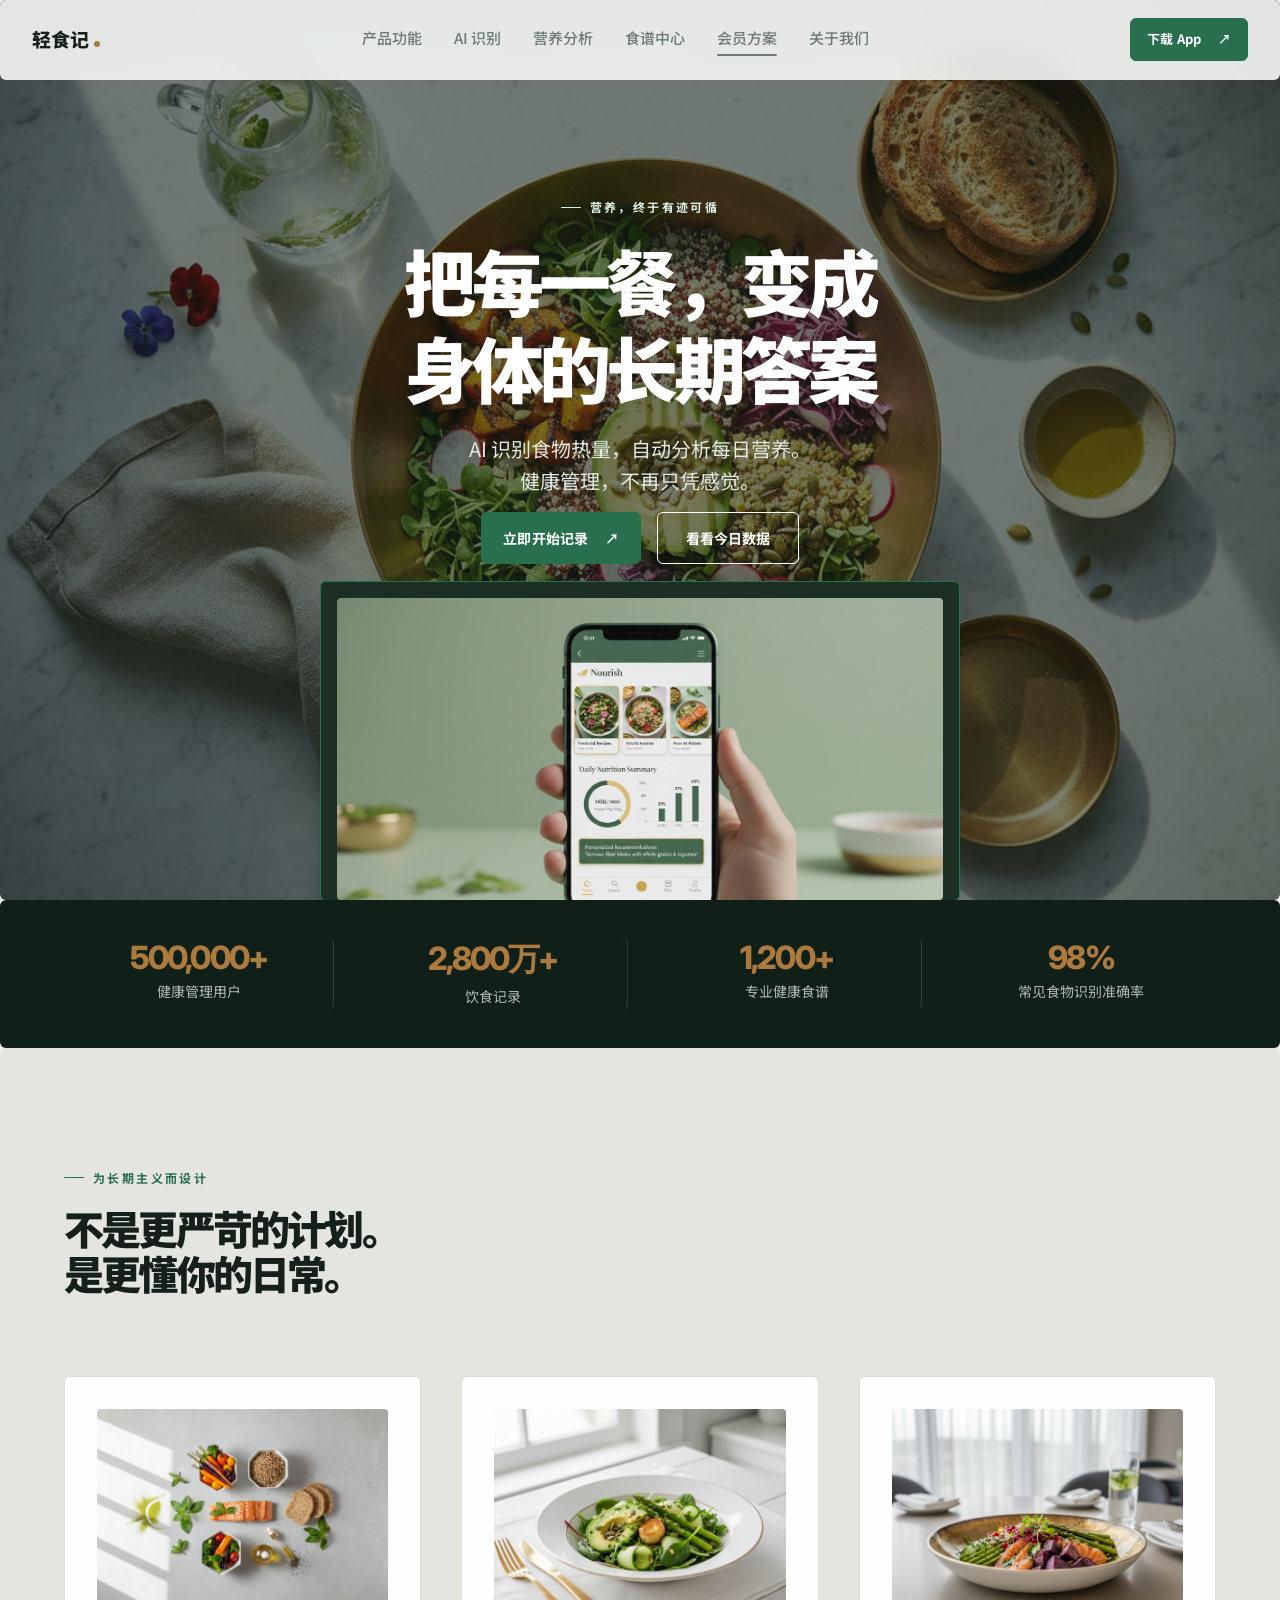
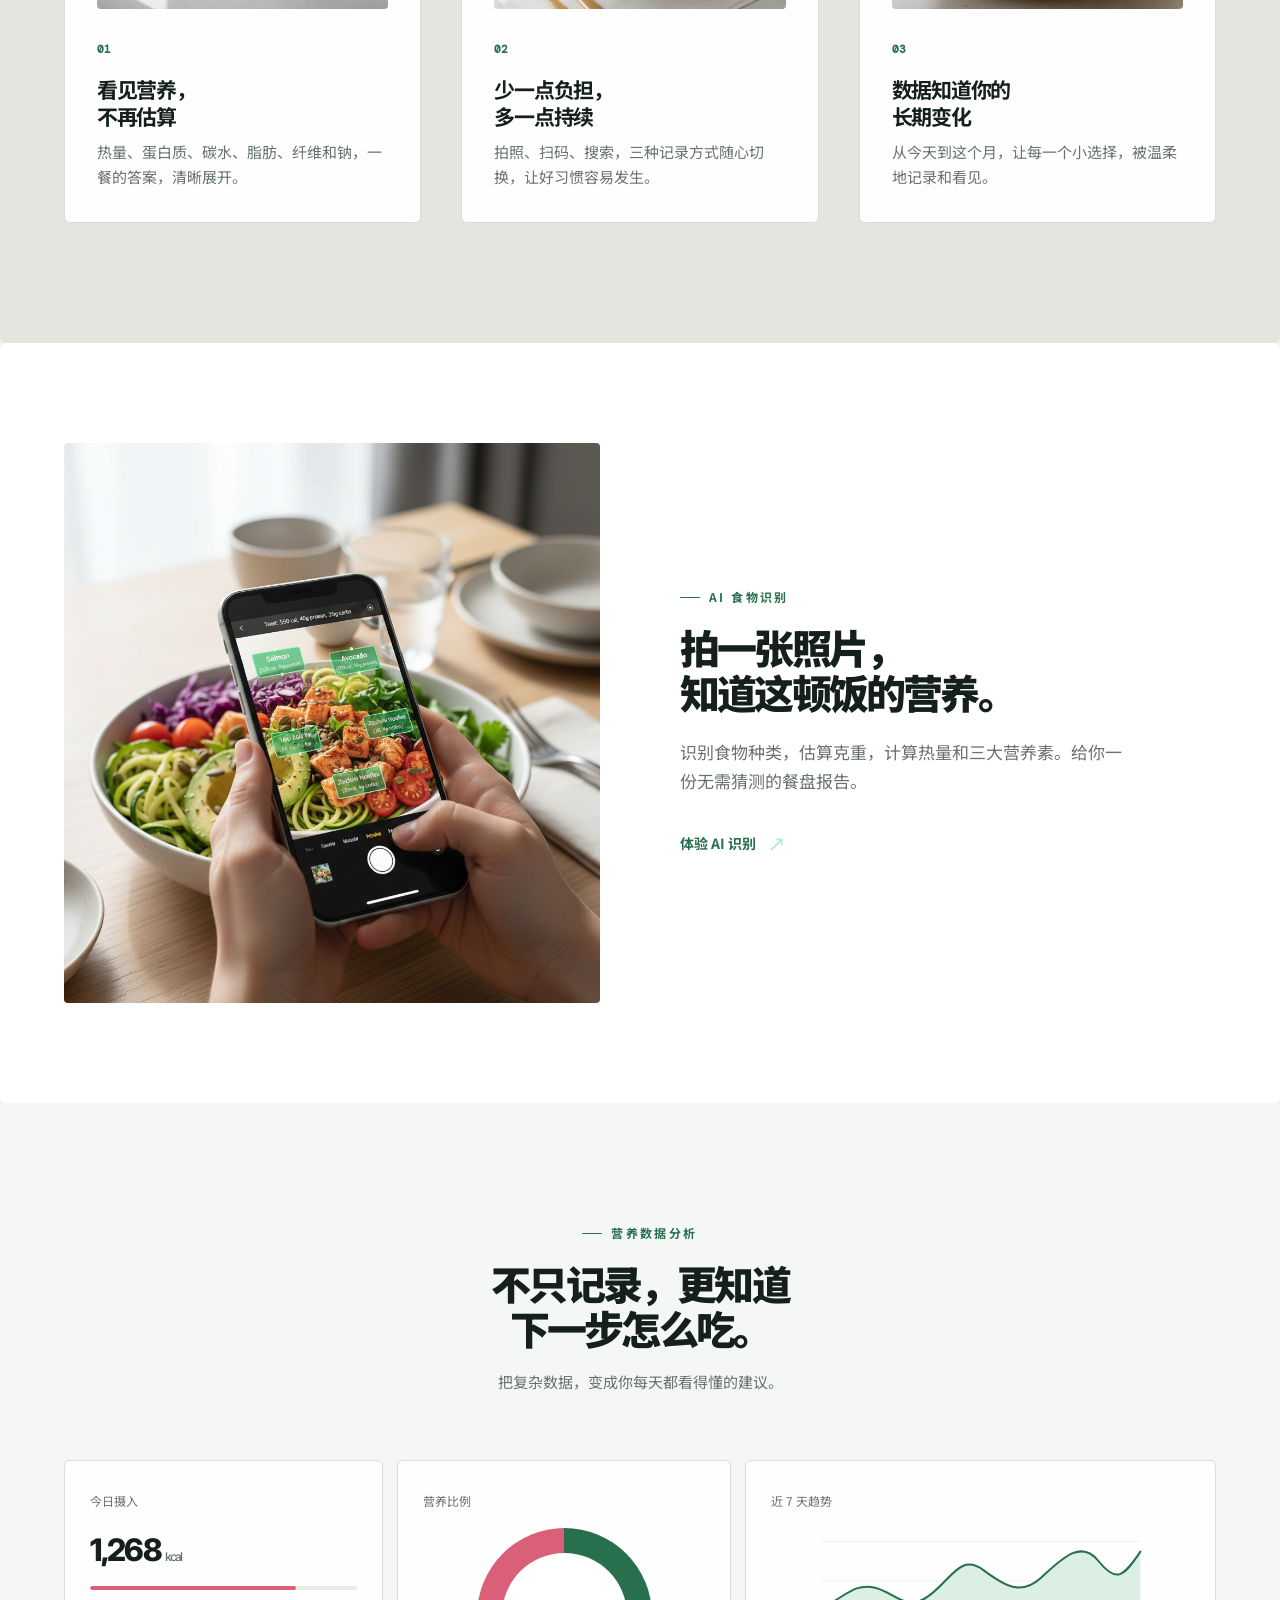
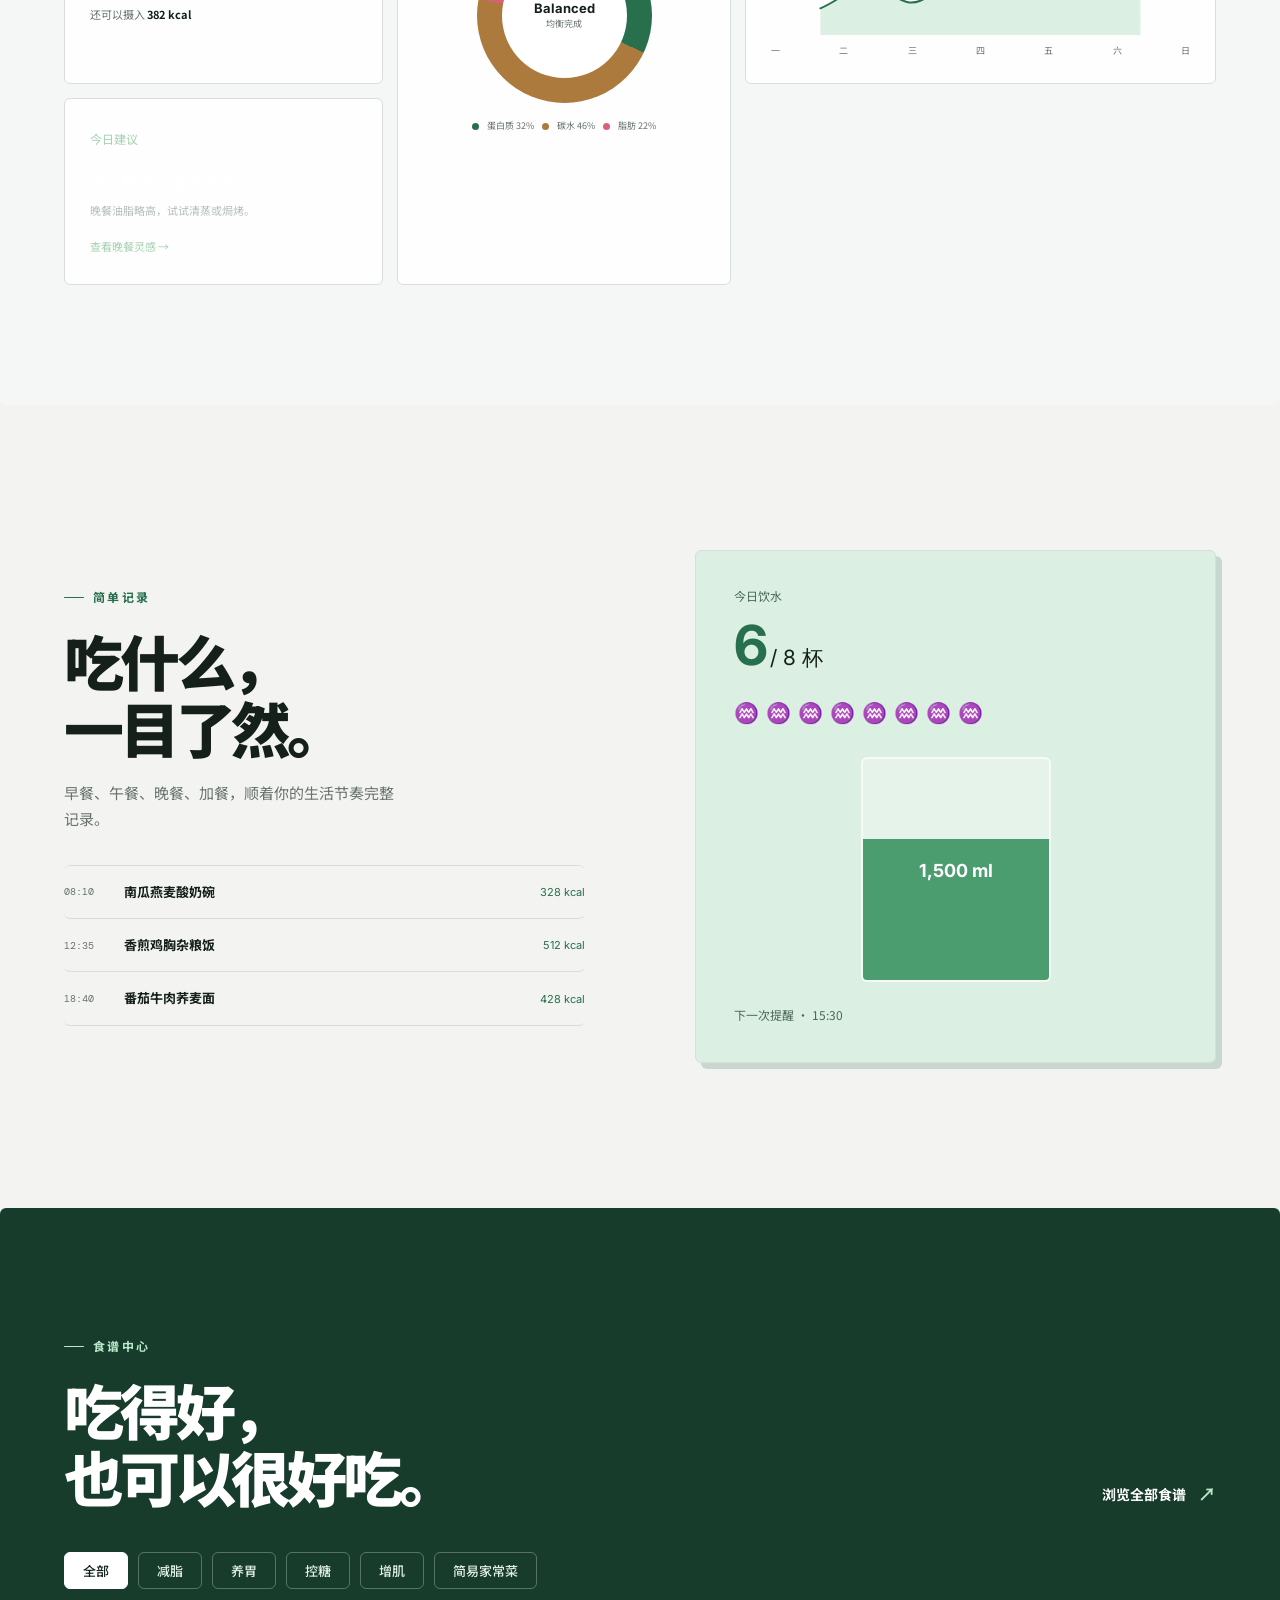
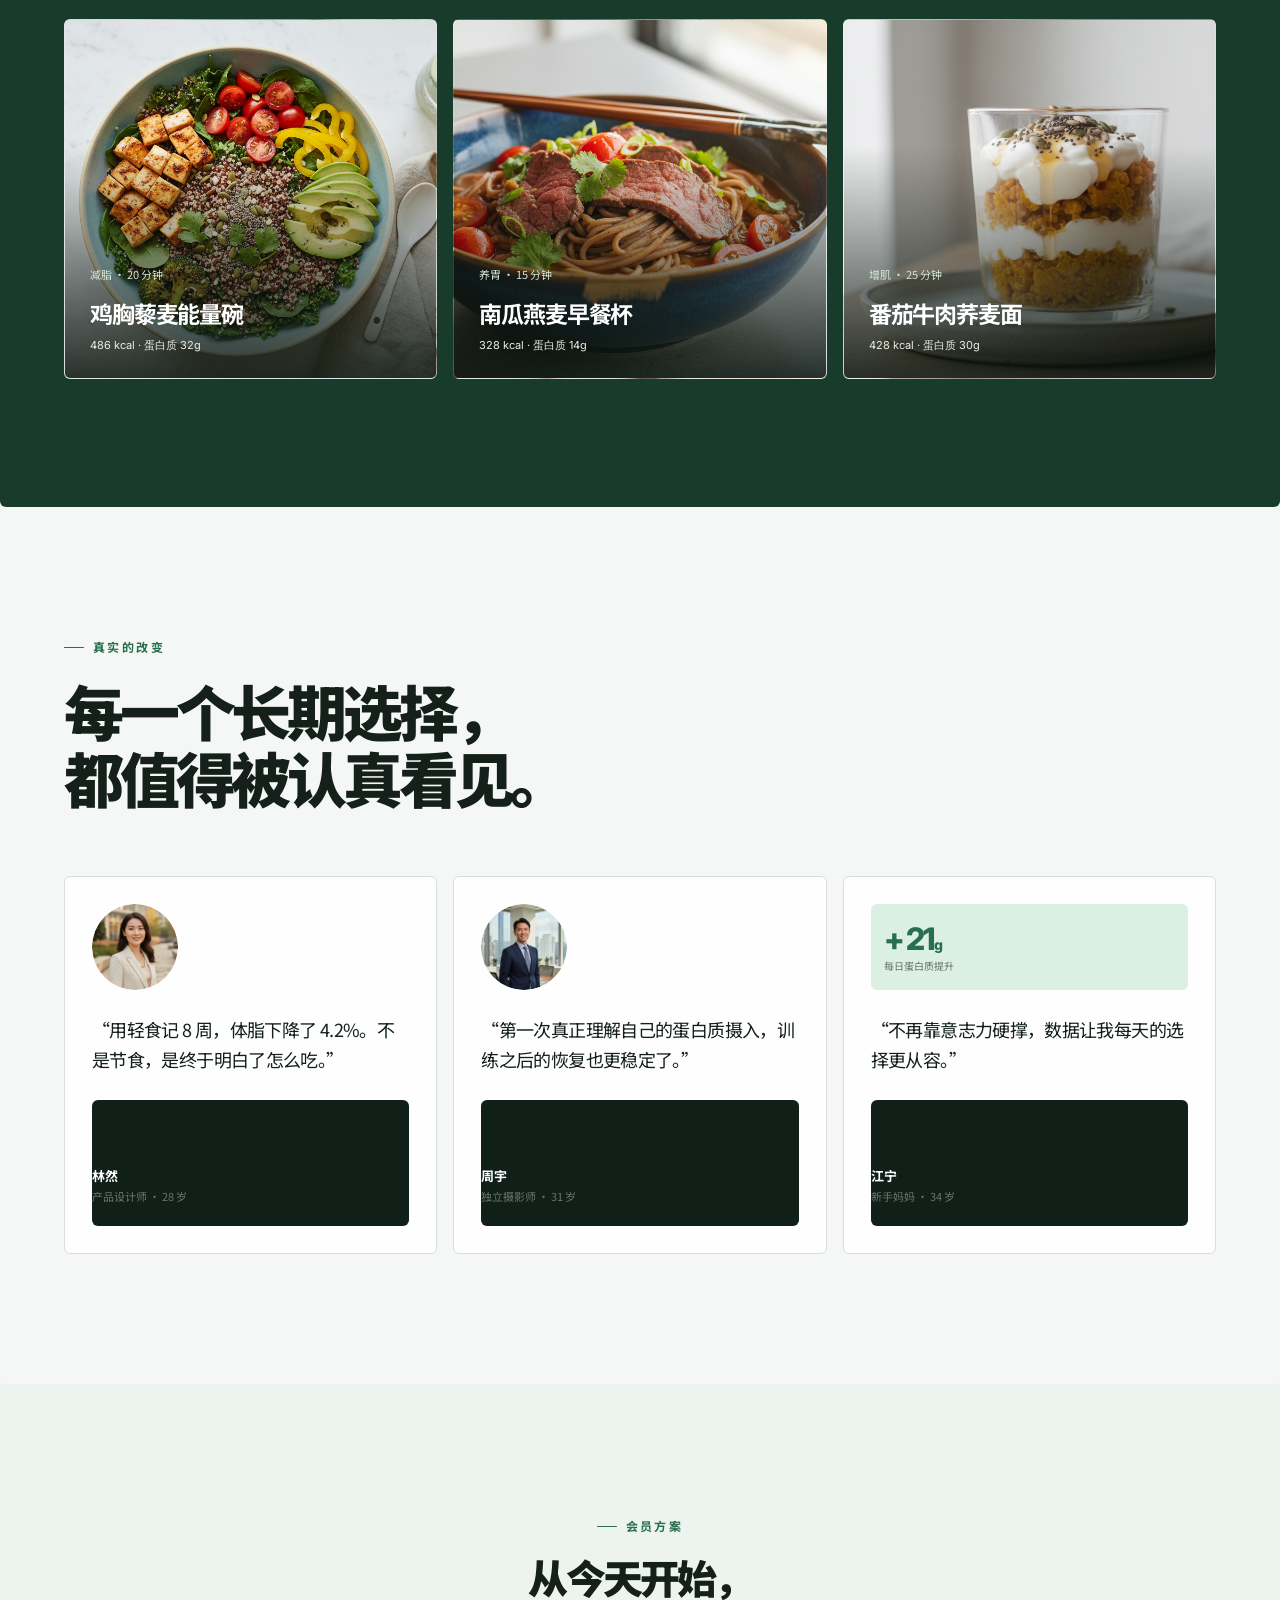
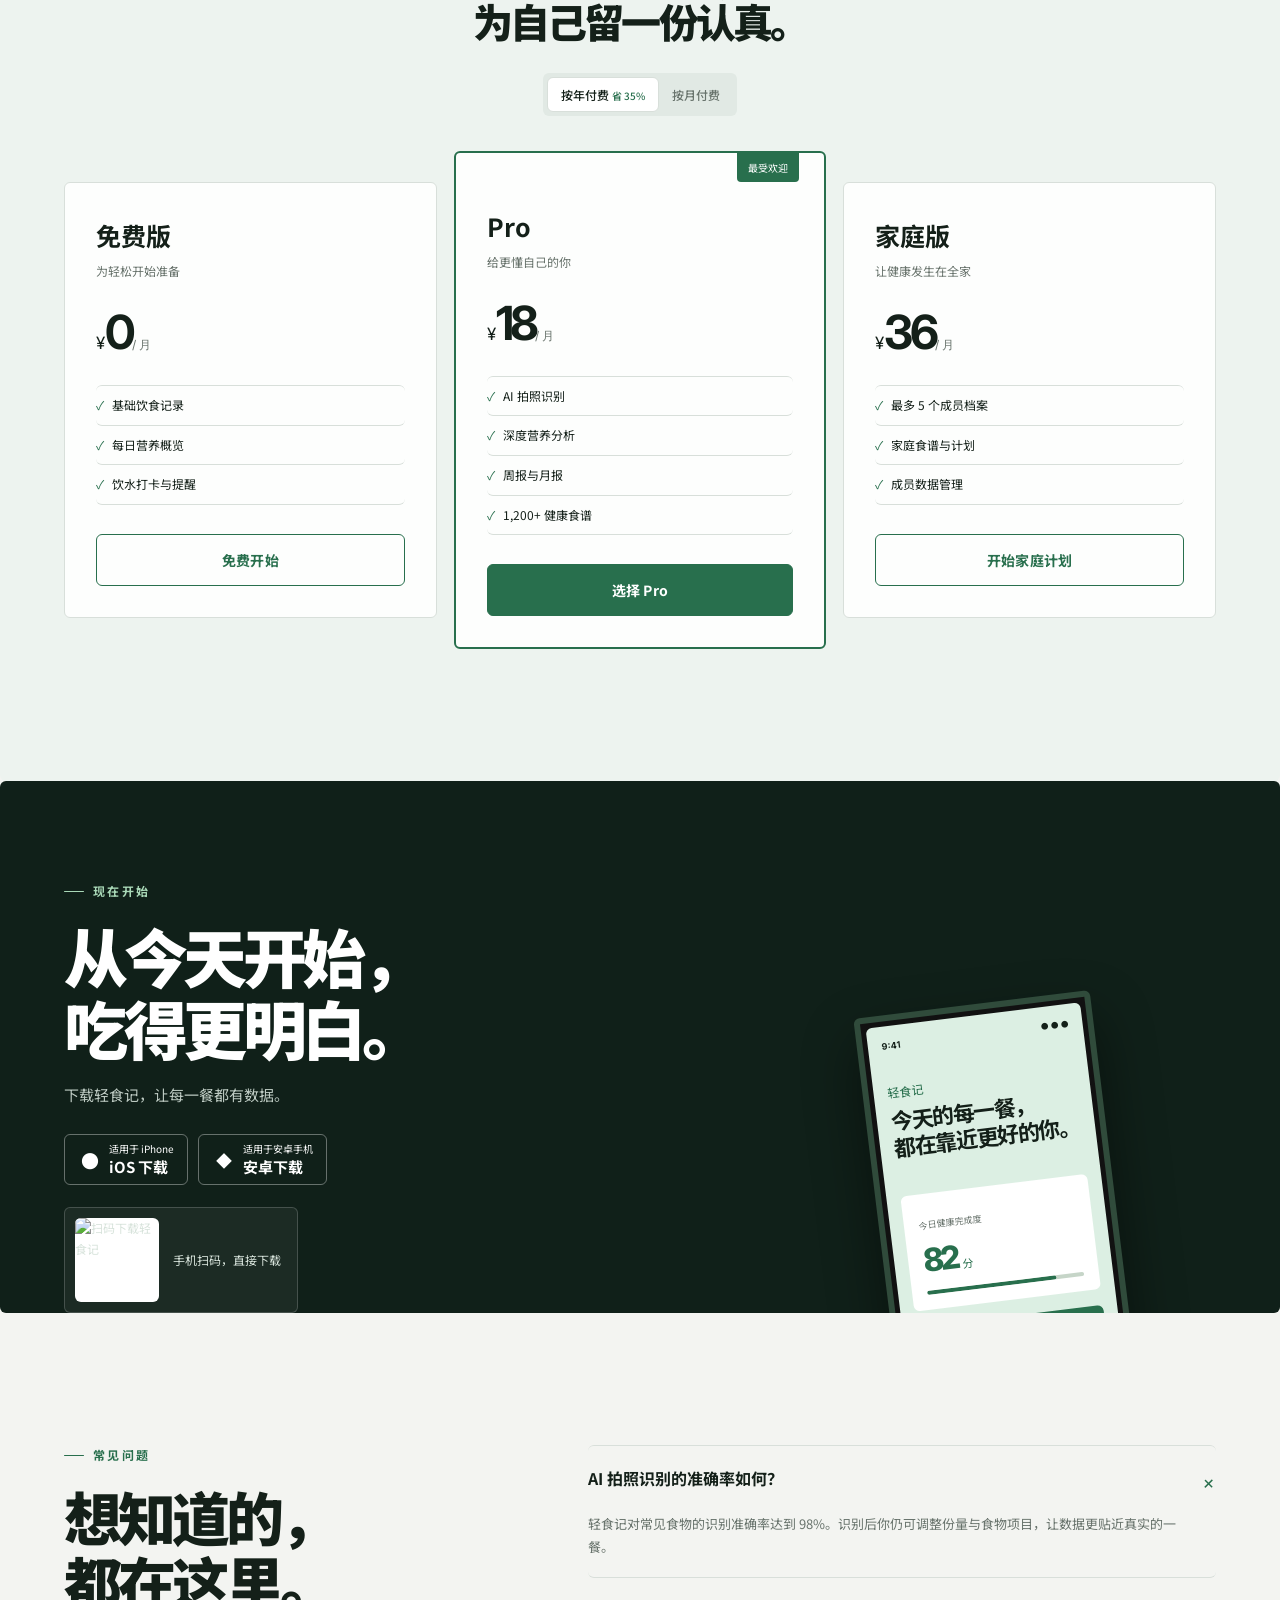
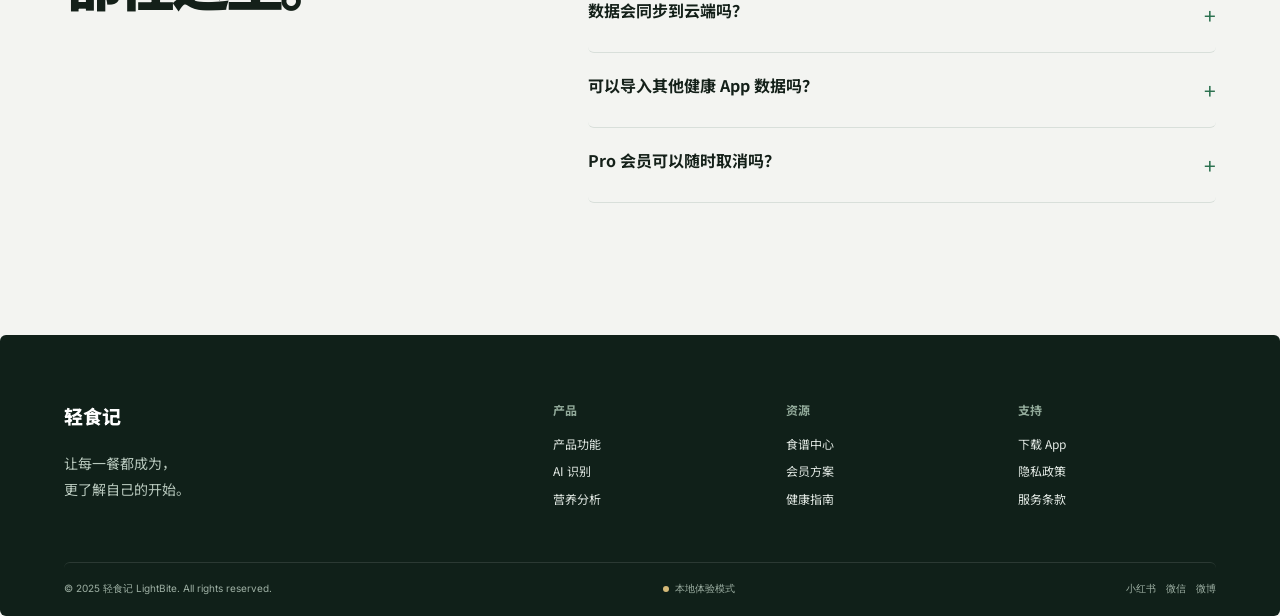
==== commit 3621e690: "Build Spring Boot platform foundation" ====
--- a/index.html
+++ b/index.html
@@ -27,7 +27,7 @@
         <p class="eyebrow light"><i></i> 营养，终于有迹可循</p>
         <h1>把每一餐，变成<br />身体的长期答案</h1>
         <p class="hero-copy">AI 识别食物热量，自动分析每日营养。<br />健康管理，不再只凭感觉。</p>
-        <div class="actions"><a class="button" href="#download">立即开始记录 <span>↗</span></a><a class="text-link" href="#insight">看看今日数据 <span>↓</span></a></div>
+        <div class="actions"><a class="button" href="nutrition.html">立即开始记录 <span>↗</span></a><a class="text-link" href="nutrition.html">看看今日数据 <span>↗</span></a></div>
       </div>
       <div class="hero-phone"><img src="assets/figma-hero-phone.png" alt="轻食记 App 界面" /></div>
       <a class="scroll-note" href="#trust"><span></span> 向下探索</a>
@@ -80,7 +80,8 @@
 
     <section class="faq wrap"><div class="faq-title"><p class="eyebrow"><i></i> 常见问题</p><h2>想知道的，<br />都在这里。</h2></div><div class="accordion"><details open><summary>AI 拍照识别的准确率如何？ <span>+</span></summary><p>轻食记对常见食物的识别准确率达到 98%。识别后你仍可调整份量与食物项目，让数据更贴近真实的一餐。</p></details><details><summary>数据会同步到云端吗？ <span>+</span></summary><p>会。在你授权后，数据会加密同步，方便在不同设备安全查看。你随时可以在设置中管理同步选项。</p></details><details><summary>可以导入其他健康 App 数据吗？ <span>+</span></summary><p>支持读取 Apple Health 与主流运动平台的授权数据，帮助你更完整地理解能量消耗与饮食摄入。</p></details><details><summary>Pro 会员可以随时取消吗？ <span>+</span></summary><p>可以。你可在订阅周期结束前随时取消，已购买的权益将持续至本周期结束。</p></details></div></section>
   </main>
-  <footer id="about"><div class="wrap footer-grid"><div><a class="brand" href="#home"><span class="brand-mark">L</span><span>轻食记</span></a><p>让每一餐都成为，<br />更了解自己的开始。</p></div><div><h4>产品</h4><a href="#features">产品功能</a><a href="#ai">AI 识别</a><a href="#insight">营养分析</a></div><div><h4>资源</h4><a href="#recipes">食谱中心</a><a href="#plans">会员方案</a><a href="#">健康指南</a></div><div><h4>支持</h4><a href="#download">下载 App</a><a href="#">隐私政策</a><a href="#">服务条款</a></div></div><div class="wrap footer-bottom"><span>© 2025 轻食记 LightBite. All rights reserved.</span><span>小红书　微信　微博</span></div></footer>
+  <footer id="about"><div class="wrap footer-grid"><div><a class="brand" href="#home"><span class="brand-mark">L</span><span>轻食记</span></a><p>让每一餐都成为，<br />更了解自己的开始。</p></div><div><h4>产品</h4><a href="#features">产品功能</a><a href="#ai">AI 识别</a><a href="#insight">营养分析</a></div><div><h4>资源</h4><a href="#recipes">食谱中心</a><a href="#plans">会员方案</a><a href="#">健康指南</a></div><div><h4>支持</h4><a href="#download">下载 App</a><a href="#">隐私政策</a><a href="#">服务条款</a></div></div><div class="wrap footer-bottom"><span>© 2025 轻食记 LightBite. All rights reserved.</span><span class="api-status" data-api-status data-state="checking">正在连接服务</span><span>小红书　微信　微博</span></div></footer>
+  <script src="api.js"></script>
   <script src="script.js"></script>
 </body>
 </html>
--- a/style.css
+++ b/style.css
@@ -237,6 +237,10 @@
 .footer-grid h4{font-size:12px;color:#92aa9a;margin:0 0 13px}
 .footer-grid a:not(.brand){display:block;font-size:12px;color:#e1e8e3;margin:7px 0}
 .footer-bottom{border-top:1px solid #ffffff1d;margin-top:45px;padding-top:19px;display:flex;justify-content:space-between;font:10px Inter;color:#9eb0a4}
+.api-status{display:inline-flex;align-items:center;gap:6px}
+.api-status::before{content:"";width:6px;height:6px;border-radius:50%;background:#aeb8b1}
+.api-status[data-state="online"]::before{background:#76d9a0;box-shadow:0 0 0 3px #76d9a022}
+.api-status[data-state="offline"]::before{background:#d5b978}
 .reveal{opacity:0;transform:translateY(24px);transition:.7s ease}
 .reveal.visible{opacity:1;transform:none}
 @media(max-width:800px){.wrap{width:calc(100% - 40px)}
@@ -328,3 +332,28 @@
 .insight{padding:120px 0;background:#f4f7f5}.center-heading h2{font-size:40px}.recipes{background:#173c2c}.recipes .eyebrow,.recipes .recipe-top h2,.recipes .text-link{color:#fff}.recipes .eyebrow{color:#b8e9c8}.recipes .text-link span{color:#b8e9c8}.chips button{background:transparent;border-color:#ffffff47;color:#e1eee5}.chips .active,.chips button:hover{background:#fff;color:var(--deep);border-color:#fff}.recipe-grid{grid-template-columns:repeat(3,1fr)}.recipe{height:360px}.recipe-one{background-image:url('assets/figma-recipe-1.png')}.recipe-two{background-image:url('assets/figma-recipe-2.png')}.recipe-three{background-image:url('assets/figma-recipe-3.png')}
 .stories{background:#f4f7f5;color:var(--ink)}.stories .eyebrow{color:var(--green)}.story-grid article{border:1px solid #e2e8e4;box-shadow:0 10px 20px #10201908}.av-one{background-image:url('assets/figma-avatar-1.png')}.av-two{background-image:url('assets/figma-avatar-2.png')}
 @media(max-width:800px){.hero{height:760px;min-height:760px}.hero-content{padding-top:138px}.hero h1{font-size:42px}.hero-copy{font-size:14px}.hero-phone{width:270px;height:160px;border-radius:24px 24px 0 0;padding:8px 8px 0}.hero-phone img{border-radius:17px 17px 0 0}.topbar{height:62px}.topbar.open .nav{background:#f4f7f5;color:var(--ink)}.statement{padding:85px 20px}.value-grid article{padding:20px}.feature-photo{height:190px}.ai-layout{gap:28px}.ai-copy{order:1}.scan-stage{height:350px;order:2}.recipe-grid{grid-template-columns:1fr}.recipe{height:320px}.stories{padding:85px 0}.brand-dot{display:none}}
+
+/* Restrained premium system: geometry, depth and material */
+:root{--paper:#f3f4f1;--ink:#142019;--muted:#68736c;--green:#286f4d;--deep:#0d2118;--mint:#dfeae3;--gold:#ad7a3d;--line:#d8dfda}
+body *{border-radius:6px!important}
+.brand-mark,.brand-dot,.avatar,.scan-ring,.scan-dot,.donut,.donut>div,.legend i{border-radius:50%!important}
+.topbar{border-bottom:1px solid transparent}
+.topbar.scrolled{box-shadow:none;border-bottom-color:var(--line);backdrop-filter:blur(20px)}
+.button{border-radius:6px!important;box-shadow:none;letter-spacing:.02em}
+.button:hover{transform:translateY(-1px)}
+.phone,.hero-phone,.phone-screen{border-radius:6px!important}
+.hero-phone img,.feature-photo,.scan-stage img{border-radius:4px!important}
+.card,.value-grid article,.story-grid article,.plan,.water-card{border:1px solid var(--line);box-shadow:none}
+.value-grid article,.story-grid article,.plan,.card{background:#fdfefd}
+.water-card{box-shadow:6px 6px 0 #c8d8ce}
+.recipe{border:1px solid #ffffff26;box-shadow:none}
+.recipe:hover{transform:translateY(-2px)}
+.billing,.billing button,.chips button,.store-buttons a,.store-buttons button,.qr-card,.qr-card img,.daily-score,.download-screen button{border-radius:6px!important}
+.billing button.selected{box-shadow:none;border:1px solid var(--line)}
+.plan.featured{box-shadow:none;border-color:var(--green)}
+.store-buttons a:hover,.store-buttons button:hover{transform:translateY(-1px)}
+.progress,.bar,.score-bar,.progress i,.bar i,.score-bar i{border-radius:3px!important}
+.popular{border-radius:0 0 4px 4px!important}
+.statement{background:#e4e5df}
+.eyebrow{letter-spacing:.2em}
+@media(max-width:800px){.topbar.open .nav{border:1px solid var(--line);box-shadow:none}.hero-phone,.hero-phone img{border-radius:6px 6px 0 0!important}}
